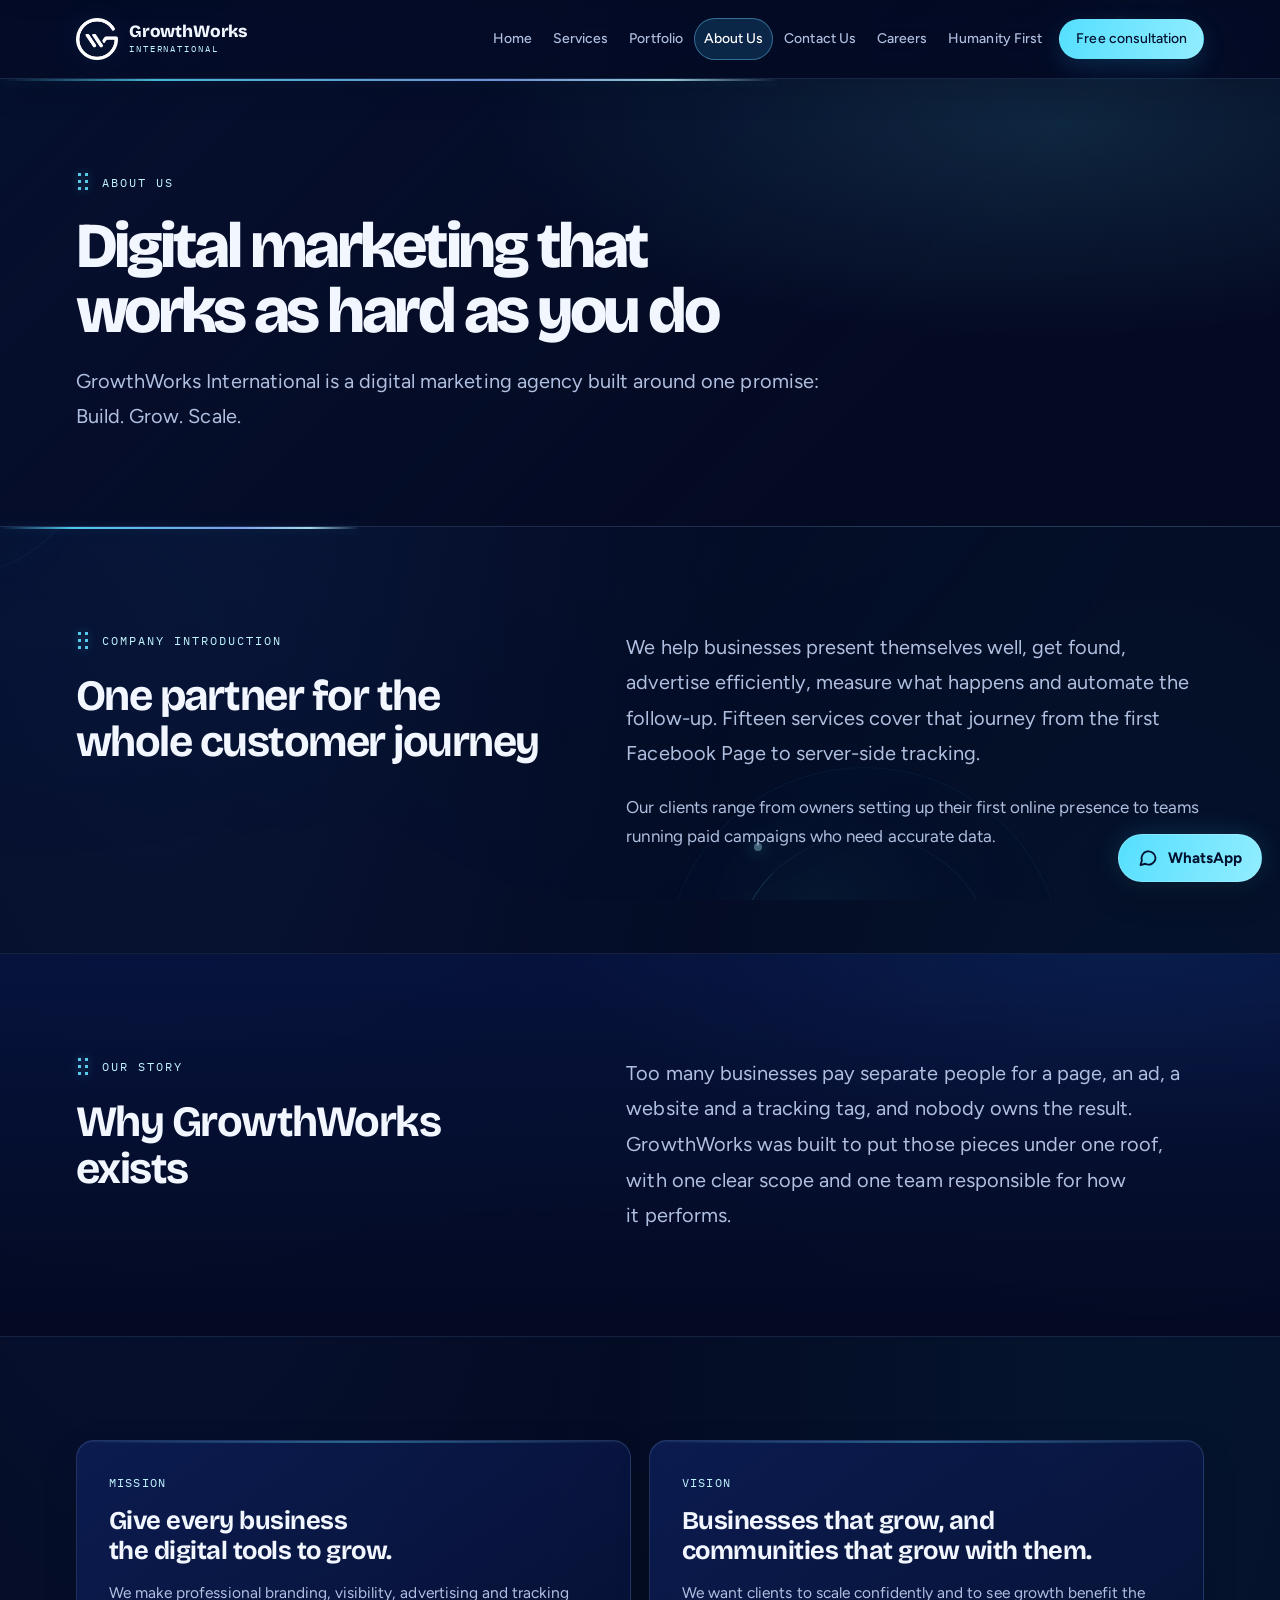
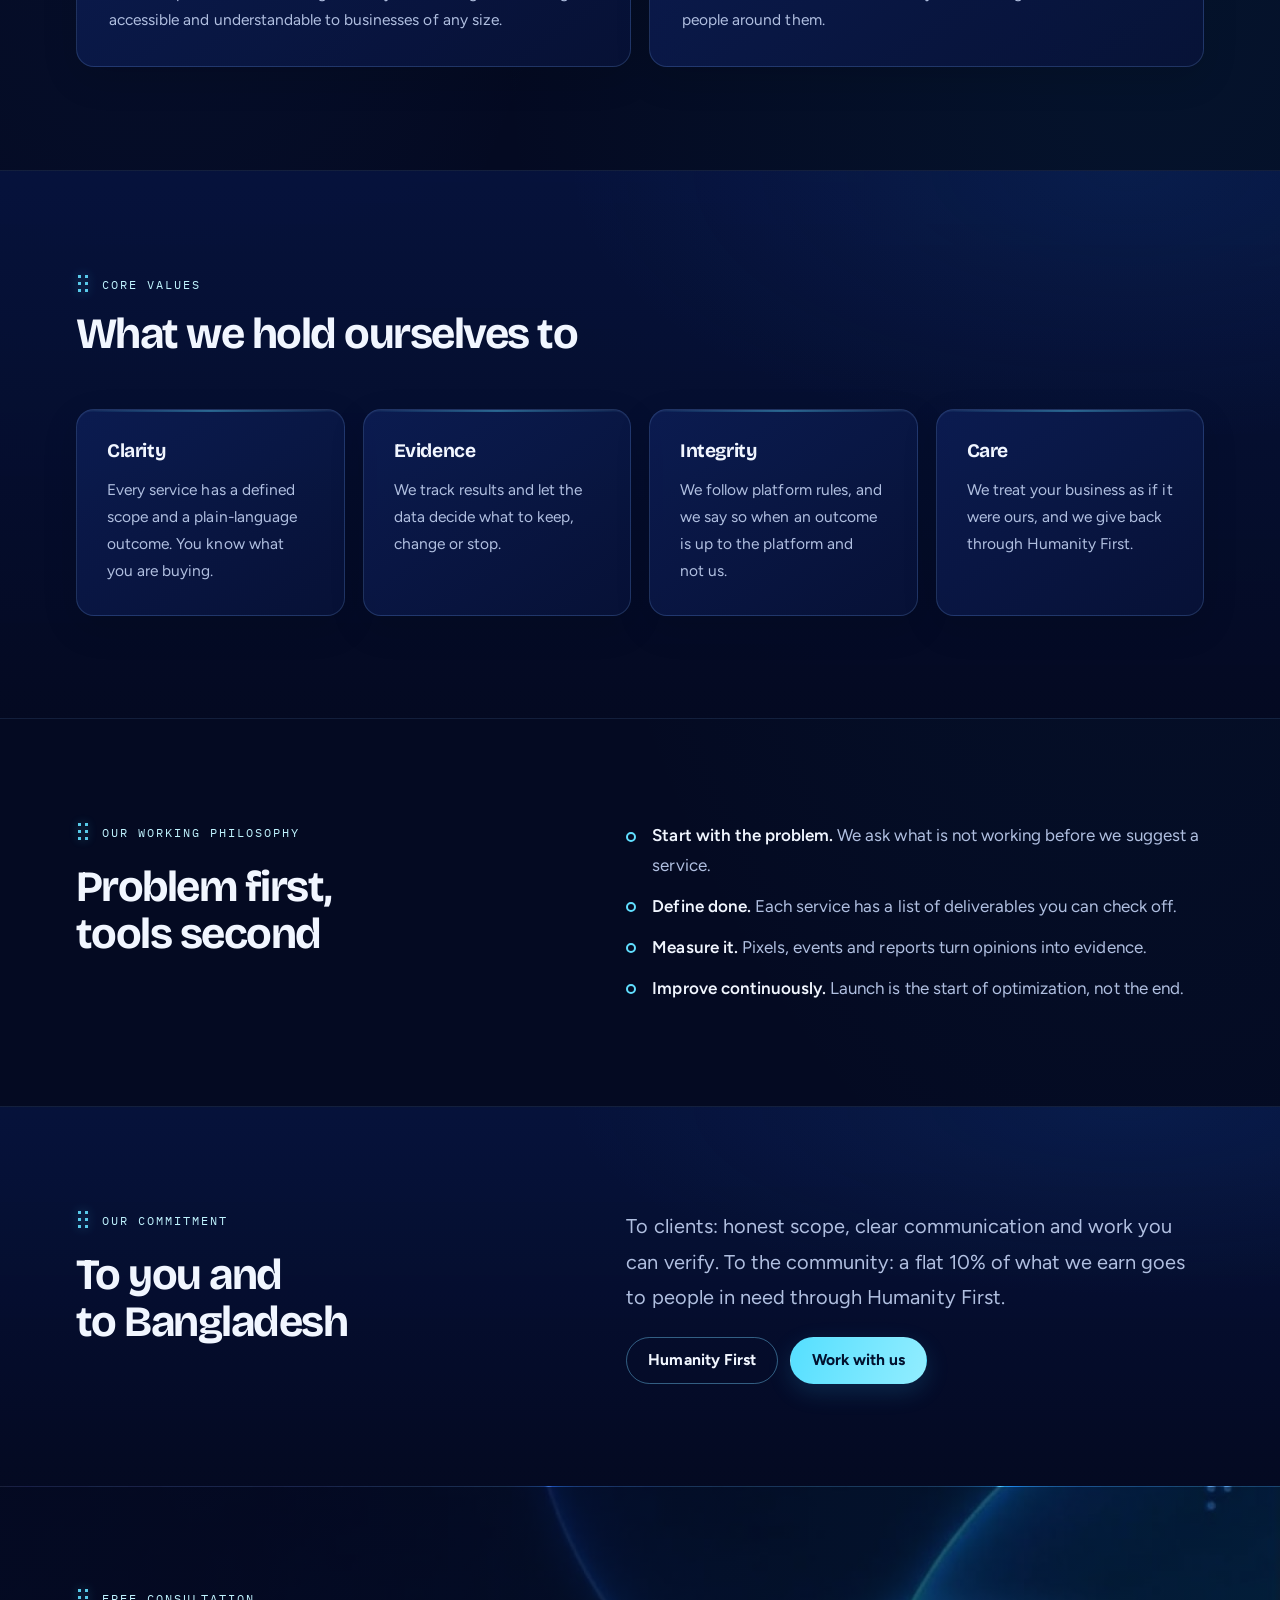
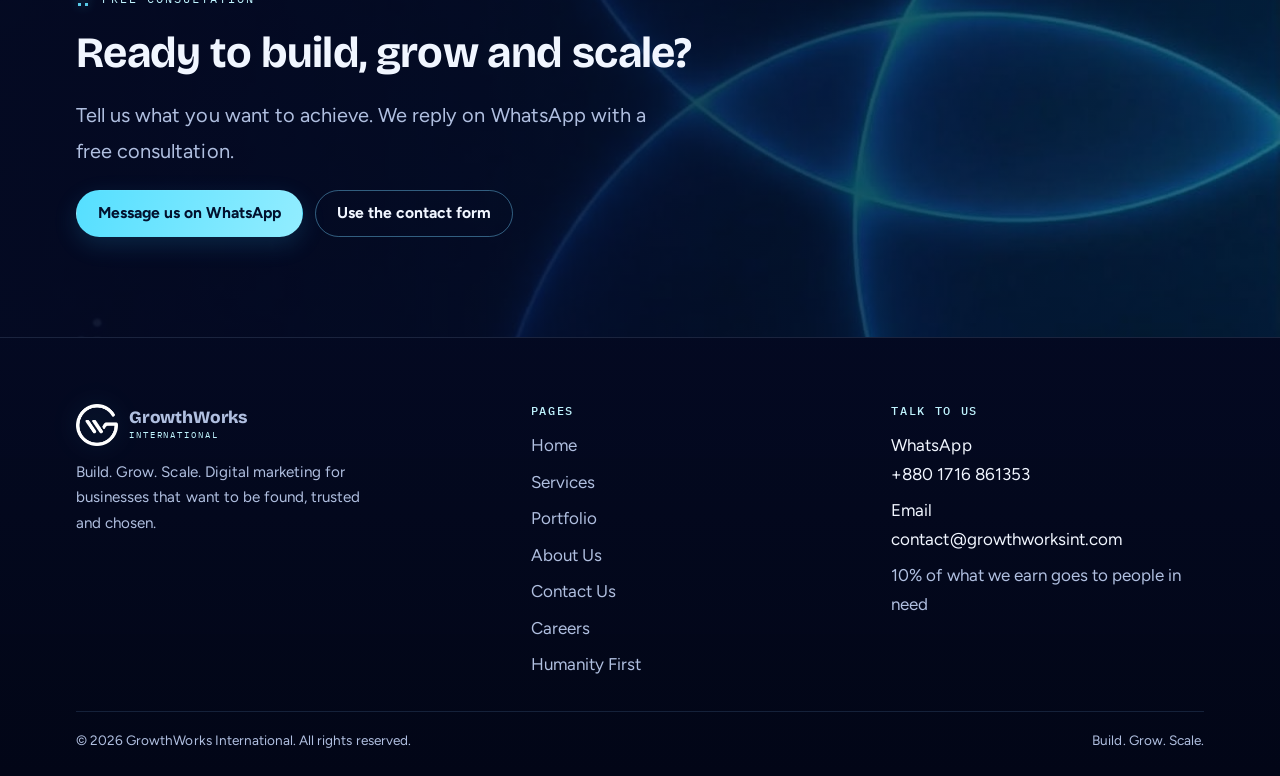
==== about.html @ d7dfc921 "Improve SEO metadata and accessible page navigation" ====
<!doctype html><html lang="en"><head>
  <meta charset="utf-8">
  <meta name="viewport" content="width=device-width, initial-scale=1, viewport-fit=cover">
  <meta name="theme-color" content="#040A22">
  <meta name="color-scheme" content="dark">
  <meta name="robots" content="index, follow, max-image-preview:large">
  <meta name="description" content="About GrowthWorks International: our story, mission, vision and values.">
  <title>About Us | GrowthWorks International</title>
  <link rel="canonical" href="https://growthworksint.jo3.org/about.html">
  <link rel="icon" type="image/png" href="img/logo-mark.png">
  <meta property="og:type" content="website">
  <meta property="og:site_name" content="GrowthWorks International">
  <meta property="og:title" content="About Us | GrowthWorks International">
  <meta property="og:description" content="About GrowthWorks International: our story, mission, vision and values.">
  <meta property="og:url" content="https://growthworksint.jo3.org/about.html">
  <meta name="twitter:card" content="summary">
  <meta name="twitter:title" content="About Us | GrowthWorks International">
  <meta name="twitter:description" content="About GrowthWorks International: our story, mission, vision and values.">
  <link rel="preconnect" href="https://fonts.googleapis.com">
  <link rel="preconnect" href="https://fonts.gstatic.com" crossorigin>
  <link rel="stylesheet" href="https://fonts.googleapis.com/css2?family=Bricolage+Grotesque:opsz,wght@12..96,500;700;800&family=Figtree:wght@400;500;600;700&family=IBM+Plex+Mono:wght@400;500&display=swap">
  <link rel="stylesheet" href="styles.css">
  <script type="application/ld+json">{"@context":"https://schema.org","@type":"Organization","name":"GrowthWorks International","url":"https://growthworksint.jo3.org/about.html","logo":"https://growthworksint.jo3.org/img/logo-mark.png","description":"About GrowthWorks International: our story, mission, vision and values.","email":"contact@growthworksint.com","telephone":"+8801716861353","areaServed":"Bangladesh","knowsAbout":["Digital marketing","Search engine optimization","Web development","Analytics","Marketing automation"]}</script>
</head><body>
<a class="skip-link" href="#main-content">Skip to main content</a><header class="site-header"><div class="wrap"><a class="brand" href="index.html" aria-label="GrowthWorks International home"><img src="img/logo-mark.png" alt="" width="40" height="40"><span><b>GrowthWorks</b><small>International</small></span></a><button class="menu-btn" type="button" aria-expanded="false" aria-controls="site-nav">Menu</button><nav class="nav" id="site-nav" aria-label="Main"><a href="index.html">Home</a><a href="services.html">Services</a><a href="portfolio.html">Portfolio</a><a href="about.html" aria-current="page">About Us</a><a href="contact.html">Contact Us</a><a href="careers.html">Careers</a><a href="humanity-first.html">Humanity First</a><a class="btn btn-primary btn-sm nav-cta" href="https://wa.me/8801716861353?text=Hello%20GrowthWorks%20International%2C%20I%20would%20like%20a%20free%20consultation." target="_blank" rel="noopener">Free consultation</a></nav></div></header>
<main id="main-content" tabindex="-1">
<section class="page-hero"><div class="wrap"><div class="stack"><span class="eyebrow">About us</span><h1>Digital marketing that works as hard as you do</h1><p class="lede">GrowthWorks International is a digital marketing agency built around one promise: Build. Grow. Scale.</p></div></div></section>
<section class="section"><div class="wrap split"><div class="stack"><span class="eyebrow">Company introduction</span><h2>One partner for the whole customer journey</h2></div>
<div class="stack"><p class="lede">We help businesses present themselves well, get found, advertise efficiently, measure what happens and automate the follow-up. Fifteen services cover that journey from the first Facebook Page to server-side tracking.</p><p class="mute">Our clients range from owners setting up their first online presence to teams running paid campaigns who need accurate data.</p></div></div></section>
<section class="section alt"><div class="wrap split"><div class="stack"><span class="eyebrow">Our story</span><h2>Why GrowthWorks exists</h2></div>
<div class="stack"><p class="lede">Too many businesses pay separate people for a page, an ad, a website and a tracking tag, and nobody owns the result. GrowthWorks was built to put those pieces under one roof, with one clear scope and one team responsible for how it performs.</p></div></div></section>
<section class="section"><div class="wrap grid g2">
<div class="card" style="padding:32px"><span class="tag">Mission</span><h3 style="font-size:1.6rem">Give every business the digital tools to grow.</h3><p>We make professional branding, visibility, advertising and tracking accessible and understandable to businesses of any size.</p></div>
<div class="card" style="padding:32px"><span class="tag">Vision</span><h3 style="font-size:1.6rem">Businesses that grow, and communities that grow with them.</h3><p>We want clients to scale confidently and to see growth benefit the people around them.</p></div></div></section>
<section class="section alt"><div class="wrap"><div class="section-head"><span class="eyebrow">Core values</span><h2>What we hold ourselves to</h2></div><div class="grid g4"><div class="card"><h3>Clarity</h3><p>Every service has a defined scope and a plain-language outcome. You know what you are buying.</p></div><div class="card"><h3>Evidence</h3><p>We track results and let the data decide what to keep, change or stop.</p></div><div class="card"><h3>Integrity</h3><p>We follow platform rules, and we say so when an outcome is up to the platform and not us.</p></div><div class="card"><h3>Care</h3><p>We treat your business as if it were ours, and we give back through Humanity First.</p></div></div></div></section>
<section class="section"><div class="wrap split"><div class="stack"><span class="eyebrow">Our working philosophy</span><h2>Problem first, tools second</h2></div>
<ul class="list"><li><strong>Start with the problem.</strong> We ask what is not working before we suggest a service.</li><li><strong>Define done.</strong> Each service has a list of deliverables you can check off.</li><li><strong>Measure it.</strong> Pixels, events and reports turn opinions into evidence.</li><li><strong>Improve continuously.</strong> Launch is the start of optimization, not the end.</li></ul></div></section>
<section class="section alt"><div class="wrap split"><div class="stack"><span class="eyebrow">Our commitment</span><h2>To you and to Bangladesh</h2></div>
<div class="stack"><p class="lede">To clients: honest scope, clear communication and work you can verify. To the community: a flat 10% of what we earn goes to people in need through Humanity First.</p><div class="btn-row"><a class="btn btn-ghost" href="humanity-first.html">Humanity First</a><a class="btn btn-primary" href="contact.html">Work with us</a></div></div></div></section>
</main><section class="cta-band"><div class="wrap"><div class="stack"><span class="eyebrow">Free consultation</span><h2>Ready to build, grow and scale?</h2><p class="lede">Tell us what you want to achieve. We reply on WhatsApp with a free consultation.</p><div class="btn-row"><a class="btn btn-primary" href="https://wa.me/8801716861353?text=Hello%20GrowthWorks%20International%2C%20I%20would%20like%20a%20free%20consultation." target="_blank" rel="noopener">Message us on WhatsApp</a><a class="btn btn-ghost" href="contact.html">Use the contact form</a></div></div></div></section><footer class="site-footer"><div class="wrap"><div class="footer-grid"><div class="footer-brand"><a class="brand" href="index.html"><img src="img/logo-mark.png" alt="" width="40" height="40"><span><b>GrowthWorks</b><small>International</small></span></a><p>Build. Grow. Scale. Digital marketing for businesses that want to be found, trusted and chosen.</p></div><div><h4>Pages</h4><ul><li><a href="index.html">Home</a></li><li><a href="services.html">Services</a></li><li><a href="portfolio.html">Portfolio</a></li><li><a href="about.html">About Us</a></li><li><a href="contact.html">Contact Us</a></li><li><a href="careers.html">Careers</a></li><li><a href="humanity-first.html">Humanity First</a></li></ul></div><div><h4>Talk to us</h4><ul><li>WhatsApp<br><span style="color:var(--text)">+880 1716 861353</span></li><li>Email<br><span style="color:var(--text)">contact@growthworksint.com</span></li><li><a href="humanity-first.html">10% of what we earn goes to people in need</a></li></ul></div></div><div class="legal"><span>© 2026 GrowthWorks International. All rights reserved.</span><span>Build. Grow. Scale.</span></div></div></footer><a class="wa-float" href="https://wa.me/8801716861353?text=Hello%20GrowthWorks%20International%2C%20I%20have%20a%20question." target="_blank" rel="noopener" aria-label="Chat on WhatsApp"><svg width="20" height="20" viewBox="0 0 24 24" fill="none" stroke="currentColor" stroke-width="2.2" stroke-linecap="round" stroke-linejoin="round" aria-hidden="true"><path d="M21 11.5a8.4 8.4 0 0 1-12.4 7.4L3 20.5l1.7-5.4A8.4 8.4 0 1 1 21 11.5z"/></svg><span>WhatsApp</span></a><script src="site.js"></script></body></html>
---- styles.css ----
/* Layout concept: dark navy canvas from the brand glow artwork; left-aligned editorial text, glowing cyan hairlines echo the overlapping circles. */
:root {
  --ink: #040A22;
  --ink-2: #071440;
  --navy: #0B2080;
  --panel: #0A1745;
  --panel-2: #0D1E57;
  --line: rgba(122, 172, 255, 0.2);
  --line-strong: rgba(122, 200, 255, 0.45);
  --glow: #34B8FF;
  --glow-soft: #8FDAFF;
  --text: #EAF1FF;
  --mute: #A3B6E0;
  --ok: #3DDC97;
  --display: 'Bricolage Grotesque', 'Segoe UI', system-ui, sans-serif;
  --body: 'Figtree', 'Segoe UI', system-ui, sans-serif;
  --mono: 'IBM Plex Mono', ui-monospace, SFMono-Regular, Menlo, monospace;
  --gutter: clamp(16px, 4vw, 40px);
  --maxw: 1160px;
  color-scheme: dark;
}

*, *::before, *::after { box-sizing: border-box; }
html { scroll-behavior: smooth; }
body {
  margin: 0;
  background: var(--ink);
  color: var(--text);
  font-family: var(--body);
  font-size: 17px;
  line-height: 1.6;
  -webkit-font-smoothing: antialiased;
}
img { max-width: 100%; display: block; }
a { color: var(--glow-soft); text-underline-offset: 3px; }
a:hover { color: #fff; }
:focus-visible { outline: 2px solid var(--glow); outline-offset: 3px; border-radius: 4px; }
h1, h2, h3, h4 { font-family: var(--display); line-height: 1.12; margin: 0; text-wrap: balance; letter-spacing: -0.015em; }
h1 { font-size: clamp(2.6rem, 7vw, 5.2rem); font-weight: 800; }
h2 { font-size: clamp(1.8rem, 3.6vw, 2.7rem); font-weight: 700; }
h3 { font-size: clamp(1.25rem, 2vw, 1.6rem); font-weight: 700; }
h4 { font-size: 1rem; font-weight: 700; letter-spacing: 0; }
p { margin: 0; }
ul { margin: 0; padding: 0; list-style: none; }

.wrap { width: 100%; max-width: var(--maxw); margin-inline: auto; padding-inline: var(--gutter); }
.section { padding-block: clamp(56px, 9vw, 104px); }
.section + .section { border-top: 1px solid var(--line); }
.section.alt { background: linear-gradient(180deg, var(--ink-2), var(--ink)); }
.stack { display: flex; flex-direction: column; gap: 20px; }
.lede { font-size: clamp(1.05rem, 1.6vw, 1.25rem); color: var(--mute); max-width: 62ch; }
.mute { color: var(--mute); }

/* eyebrow with the dotted-column motif from the brand artwork */
.eyebrow {
  display: inline-flex; align-items: center; gap: 12px;
  font-family: var(--mono); font-size: 0.78rem; letter-spacing: 0.14em; text-transform: uppercase; color: var(--glow-soft);
}
.eyebrow::before {
  content: ""; width: 14px; height: 22px; flex: none;
  background: radial-gradient(circle, var(--glow) 1.6px, transparent 2px) 0 0 / 7px 7px;
  opacity: 0.9;
}

/* header */
.site-header {
  position: sticky; top: env(safe-area-inset-top, 0px); z-index: 50;
  background: rgba(4, 10, 34, 0.86); backdrop-filter: blur(14px);
  border-bottom: 1px solid var(--line);
}
.site-header .wrap { display: flex; align-items: center; gap: 20px; min-height: 68px; }
.brand { display: flex; align-items: center; gap: 12px; text-decoration: none; color: var(--text); min-width: 0; }
.brand img { width: 40px; height: 40px; }
.brand b { font-family: var(--display); font-weight: 800; font-size: 1.1rem; letter-spacing: -0.01em; display: block; line-height: 1.1; }
.brand small { font-family: var(--mono); font-size: 0.62rem; letter-spacing: 0.22em; text-transform: uppercase; color: var(--glow-soft); display: block; }
.nav { margin-left: auto; display: flex; align-items: center; gap: 4px; }
.nav a { color: var(--mute); text-decoration: none; font-size: 0.95rem; font-weight: 500; padding: 8px 12px; border-radius: 999px; white-space: nowrap; }
.nav a:hover { color: #fff; background: rgba(52, 184, 255, 0.1); }
.nav a[aria-current="page"] { color: #fff; background: rgba(52, 184, 255, 0.16); box-shadow: inset 0 0 0 1px var(--line-strong); }
.nav-cta { margin-left: 8px; }
.menu-btn { display: none; margin-left: auto; background: transparent; color: var(--text); border: 1px solid var(--line-strong); border-radius: 10px; padding: 9px 14px; font: 600 0.9rem var(--body); cursor: pointer; }

@media (max-width: 1040px) {
  .js .menu-btn { display: inline-flex; }
  .js .nav {
    display: none; position: absolute; left: 0; right: 0; top: 100%;
    flex-direction: column; align-items: stretch; gap: 2px; margin: 0;
    padding: 12px var(--gutter) 18px; background: var(--ink); border-bottom: 1px solid var(--line);
  }
  .js .nav.open { display: flex; }
  .js .nav a { padding: 12px 14px; font-size: 1.02rem; }
  .js .nav-cta { margin: 8px 0 0; }
  .nav { flex-wrap: wrap; justify-content: flex-end; }
}

/* buttons */
.btn {
  display: inline-flex; align-items: center; justify-content: center; gap: 10px;
  font: 700 0.98rem var(--body); text-decoration: none; cursor: pointer;
  padding: 13px 22px; border-radius: 999px; border: 1px solid transparent; line-height: 1.2;
  transition: transform 0.15s ease, box-shadow 0.2s ease, background 0.2s ease;
}
.btn-primary { background: var(--glow); color: #02112e; box-shadow: 0 0 0 0 rgba(52, 184, 255, 0.5); }
.btn-primary:hover { background: var(--glow-soft); color: #02112e; box-shadow: 0 0 28px 2px rgba(52, 184, 255, 0.45); transform: translateY(-1px); }
.btn-ghost { background: transparent; color: var(--text); border-color: var(--line-strong); }
.btn-ghost:hover { background: rgba(52, 184, 255, 0.12); color: #fff; }
.btn-sm { padding: 9px 16px; font-size: 0.9rem; }
.btn-row { display: flex; flex-wrap: wrap; gap: 12px; }

/* hero */
.hero {
  position: relative; isolation: isolate; overflow: hidden;
  background: var(--ink) url("img/glow.jpg") right center / cover no-repeat;
  border-bottom: 1px solid var(--line);
}
.hero::before {
  content: ""; position: absolute; inset: 0; z-index: -1;
  background: linear-gradient(90deg, var(--ink) 0%, rgba(4, 10, 34, 0.92) 38%, rgba(4, 10, 34, 0.35) 72%, rgba(4, 10, 34, 0.15) 100%);
}
.hero .wrap { padding-block: clamp(64px, 11vw, 140px); }
.hero-copy { max-width: 700px; display: flex; flex-direction: column; gap: 26px; }
.hero h1 .accent { color: var(--glow); text-shadow: 0 0 40px rgba(52, 184, 255, 0.45); }
.hero-facts { display: flex; flex-wrap: wrap; gap: 10px 28px; margin-top: 8px; font-family: var(--mono); font-size: 0.82rem; color: var(--mute); }
.hero-facts b { color: var(--text); font-weight: 500; }
.page-hero { padding-block: clamp(48px, 8vw, 92px); border-bottom: 1px solid var(--line); background: radial-gradient(900px 340px at 85% 0%, rgba(52, 184, 255, 0.14), transparent 70%), var(--ink); }
.page-hero .stack { max-width: 760px; }
.page-hero h1 { font-size: clamp(2.2rem, 5.5vw, 4rem); }

/* grids and cards */
.section-head { display: flex; flex-direction: column; gap: 14px; margin-bottom: clamp(28px, 4vw, 48px); max-width: 720px; }
.grid { display: grid; gap: 18px; }
.g2 { grid-template-columns: repeat(auto-fit, minmax(min(100%, 320px), 1fr)); }
.g3 { grid-template-columns: repeat(auto-fit, minmax(min(100%, 280px), 1fr)); }
.g4 { grid-template-columns: repeat(auto-fit, minmax(min(100%, 230px), 1fr)); }
.card { background: var(--panel); border: 1px solid var(--line); border-radius: 18px; padding: 24px; display: flex; flex-direction: column; gap: 12px; min-width: 0; }
.card p { color: var(--mute); font-size: 0.97rem; }
.card h3 { font-size: 1.2rem; }
a.card { text-decoration: none; color: inherit; transition: border-color 0.2s, transform 0.2s, background 0.2s; }
a.card:hover { border-color: var(--line-strong); background: var(--panel-2); transform: translateY(-2px); }
.tag { font-family: var(--mono); font-size: 0.72rem; letter-spacing: 0.1em; text-transform: uppercase; color: var(--glow-soft); }
.more { margin-top: auto; font-weight: 600; font-size: 0.92rem; color: var(--glow-soft); }

/* service-area rows on home */
.area-list { display: flex; flex-direction: column; border-top: 1px solid var(--line); }
.area-row { display: grid; grid-template-columns: minmax(0, 1fr) minmax(0, 1.5fr); gap: 12px 40px; padding-block: 26px; border-bottom: 1px solid var(--line); }
.area-row h3 { font-size: 1.35rem; }
.area-row .tag { display: block; margin-bottom: 8px; }
.chips { display: flex; flex-wrap: wrap; gap: 8px; align-content: flex-start; }
.chip { font-size: 0.9rem; padding: 7px 14px; border: 1px solid var(--line-strong); border-radius: 999px; color: var(--text); text-decoration: none; background: rgba(52, 184, 255, 0.06); }
a.chip:hover { background: rgba(52, 184, 255, 0.18); color: #fff; }
@media (max-width: 760px) { .area-row { grid-template-columns: minmax(0, 1fr); } }

/* process */
.steps { display: grid; grid-template-columns: repeat(auto-fit, minmax(min(100%, 220px), 1fr)); gap: 0; counter-reset: s; border: 1px solid var(--line); border-radius: 18px; overflow: hidden; }
.step { padding: 26px; display: flex; flex-direction: column; gap: 10px; border-right: 1px solid var(--line); border-bottom: 1px solid var(--line); margin: 0 -1px -1px 0; background: var(--panel); min-width: 0; }
.step::before { counter-increment: s; content: "Step " counter(s); font-family: var(--mono); font-size: 0.75rem; letter-spacing: 0.12em; text-transform: uppercase; color: var(--glow); }
.step p { color: var(--mute); font-size: 0.96rem; }

/* placeholder panel (portfolio, reviews, reports) */
.pending { border: 1px dashed var(--line-strong); border-radius: 18px; padding: 28px; display: flex; flex-direction: column; gap: 14px; background: rgba(13, 30, 87, 0.35); align-items: flex-start; min-width: 0; }
.pending p { color: var(--mute); max-width: 60ch; }
.status { display: inline-flex; align-items: center; gap: 8px; font-family: var(--mono); font-size: 0.74rem; letter-spacing: 0.1em; text-transform: uppercase; color: var(--glow-soft); }
.status::before { content: ""; width: 8px; height: 8px; border-radius: 50%; background: var(--glow); box-shadow: 0 0 10px var(--glow); }

/* CTA band */
.cta-band { position: relative; isolation: isolate; overflow: hidden; background: var(--ink) url("img/glow.jpg") 80% center / cover no-repeat; border-top: 1px solid var(--line); }
.cta-band::before { content: ""; position: absolute; inset: 0; z-index: -1; background: linear-gradient(90deg, rgba(4, 10, 34, 0.95), rgba(4, 10, 34, 0.55)); }
.cta-band .wrap { padding-block: clamp(56px, 8vw, 96px); }
.cta-band .stack { max-width: 640px; }

/* services page */
.svc-nav { position: sticky; top: calc(68px + env(safe-area-inset-top, 0px)); z-index: 40; background: rgba(4, 10, 34, 0.92); backdrop-filter: blur(10px); border-bottom: 1px solid var(--line); }
.svc-nav .wrap { display: flex; gap: 8px; padding-block: 10px; overflow-x: auto; scrollbar-width: thin; }
.svc-nav a { flex: none; white-space: nowrap; font-size: 0.88rem; padding: 7px 14px; border-radius: 999px; border: 1px solid var(--line); color: var(--mute); text-decoration: none; }
.svc-nav a:hover { color: #fff; border-color: var(--line-strong); }
.svc-group { scroll-margin-top: 140px; }
.svc-group > .wrap > h2 { margin-bottom: 8px; }
.svc { display: grid; grid-template-columns: minmax(0, 1.1fr) minmax(0, 1fr); gap: 28px 48px; padding-block: 40px; border-top: 1px solid var(--line); scroll-margin-top: 150px; }
.svc:first-of-type { margin-top: 28px; }
.svc-id { font-family: var(--mono); font-size: 0.8rem; letter-spacing: 0.12em; color: var(--glow); }
.svc h3 { font-size: clamp(1.5rem, 2.6vw, 2.1rem); margin: 6px 0 18px; }
.svc dl { margin: 0; display: flex; flex-direction: column; gap: 14px; }
.svc dt { font-family: var(--mono); font-size: 0.72rem; letter-spacing: 0.12em; text-transform: uppercase; color: var(--glow-soft); }
.svc dd { margin: 4px 0 0; color: var(--text); }
.svc dd.soft { color: var(--mute); font-size: 0.93rem; }
.svc .btn-row { margin-top: 22px; }
.included { background: var(--panel); border: 1px solid var(--line); border-radius: 18px; padding: 24px; align-self: start; min-width: 0; }
.included h4 { font-family: var(--mono); font-size: 0.74rem; letter-spacing: 0.12em; text-transform: uppercase; color: var(--glow-soft); margin-bottom: 14px; font-weight: 500; }
.included ul { display: grid; gap: 9px; }
.included li { position: relative; padding-left: 22px; font-size: 0.96rem; }
.included li::before { content: ""; position: absolute; left: 0; top: 0.55em; width: 9px; height: 9px; border-radius: 50%; border: 2px solid var(--glow); }
@media (max-width: 860px) { .svc { grid-template-columns: minmax(0, 1fr); } }

/* two-column text blocks */
.split { display: grid; grid-template-columns: minmax(0, 1fr) minmax(0, 1.2fr); gap: 32px clamp(32px, 6vw, 80px); align-items: start; }
@media (max-width: 860px) { .split { grid-template-columns: minmax(0, 1fr); } }
.list { display: flex; flex-direction: column; gap: 12px; }
.list li { position: relative; padding-left: 26px; color: var(--mute); }
.list li strong { color: var(--text); font-weight: 600; }
.list li::before { content: ""; position: absolute; left: 0; top: 0.6em; width: 10px; height: 10px; border-radius: 50%; border: 2px solid var(--glow); }

/* humanity first */
.big-pct { font-family: var(--display); font-weight: 800; font-size: clamp(6rem, 22vw, 14rem); line-height: 0.85; color: transparent; -webkit-text-stroke: 2px var(--glow); letter-spacing: -0.04em; text-shadow: 0 0 60px rgba(52, 184, 255, 0.35); }
.pledge { display: grid; grid-template-columns: auto minmax(0, 1fr); gap: 20px clamp(24px, 5vw, 64px); align-items: center; }
@media (max-width: 700px) { .pledge { grid-template-columns: minmax(0, 1fr); } }

/* forms */
.form { background: var(--panel); border: 1px solid var(--line); border-radius: 20px; padding: clamp(20px, 3vw, 32px); display: grid; grid-template-columns: repeat(2, minmax(0, 1fr)); gap: 18px; }
.form .full { grid-column: 1 / -1; }
@media (max-width: 640px) { .form { grid-template-columns: minmax(0, 1fr); } }
.field { display: flex; flex-direction: column; gap: 7px; min-width: 0; }
.field label { font-size: 0.86rem; font-weight: 600; color: var(--text); }
.field input, .field select, .field textarea {
  width: 100%; font: 400 1rem var(--body); color: var(--text); background: var(--ink);
  border: 1px solid var(--line-strong); border-radius: 12px; padding: 12px 14px;
}
.field textarea { min-height: 120px; resize: vertical; }
.field input::placeholder, .field textarea::placeholder { color: #6f84b5; }
.field input:focus, .field select:focus, .field textarea:focus { outline: 2px solid var(--glow); outline-offset: 1px; border-color: var(--glow); }
.result { grid-column: 1 / -1; border: 1px solid var(--line-strong); border-radius: 14px; padding: 18px; background: rgba(52, 184, 255, 0.07); display: flex; flex-direction: column; gap: 12px; }
.result textarea { width: 100%; min-height: 150px; font: 400 0.9rem var(--mono); color: var(--text); background: var(--ink); border: 1px solid var(--line); border-radius: 10px; padding: 12px; }
.result[hidden] { display: none; }

/* contact details */
.contact-list { display: flex; flex-direction: column; gap: 14px; }
.contact-item { display: flex; flex-wrap: wrap; align-items: center; gap: 10px 14px; padding: 18px 20px; border: 1px solid var(--line); border-radius: 16px; background: var(--panel); }
.contact-item .tag { flex: 0 0 100%; }
.contact-item .val { font-family: var(--display); font-weight: 700; font-size: 1.25rem; overflow-wrap: anywhere; user-select: all; }
.copy { font: 600 0.82rem var(--body); color: var(--glow-soft); background: transparent; border: 1px solid var(--line-strong); border-radius: 999px; padding: 6px 14px; cursor: pointer; }
.copy:hover { background: rgba(52, 184, 255, 0.14); color: #fff; }

/* footer */
.site-footer { border-top: 1px solid var(--line); background: #030820; }
.footer-grid { display: grid; grid-template-columns: minmax(0, 1.3fr) repeat(2, minmax(0, 1fr)); gap: 36px; padding-block: 56px 36px; }
@media (max-width: 800px) { .footer-grid { grid-template-columns: minmax(0, 1fr); } }
.footer-grid h4 { font-family: var(--mono); font-size: 0.74rem; letter-spacing: 0.14em; text-transform: uppercase; color: var(--glow-soft); font-weight: 500; margin-bottom: 14px; }
.footer-grid ul { display: grid; gap: 8px; }
.footer-grid a { color: var(--mute); text-decoration: none; }
.footer-grid a:hover { color: #fff; }
.footer-brand p { color: var(--mute); margin-top: 14px; max-width: 34ch; font-size: 0.95rem; }
.legal { border-top: 1px solid var(--line); padding-block: 18px 28px; font-size: 0.85rem; color: var(--mute); display: flex; flex-wrap: wrap; gap: 8px 24px; justify-content: space-between; }

.wa-float {
  position: fixed; right: max(16px, env(safe-area-inset-right, 0px)); bottom: calc(16px + env(safe-area-inset-bottom, 0px)); z-index: 60;
  display: inline-flex; align-items: center; gap: 10px; padding: 13px 20px; border-radius: 999px;
  background: var(--glow); color: #02112e; font: 700 0.95rem var(--body); text-decoration: none;
  box-shadow: 0 8px 30px rgba(0, 0, 0, 0.45), 0 0 24px rgba(52, 184, 255, 0.4);
}
.wa-float:hover { background: var(--glow-soft); color: #02112e; }
@media (max-width: 520px) { .wa-float span { display: none; } .wa-float { padding: 14px; } }

@media (prefers-reduced-motion: reduce) {
  html { scroll-behavior: auto; }
  * { transition: none !important; }
}


/* --------------------------------------------------------------------------
   GrowthWorks premium visual refresh
   Keeps the existing navy/cyan brand and all current page content intact.
   -------------------------------------------------------------------------- */
:root {
  --glow: #55DFFF;
  --glow-soft: #B7F2FF;
  --line: rgba(133, 196, 255, 0.19);
  --line-strong: rgba(110, 218, 255, 0.48);
  --panel: rgba(10, 23, 69, 0.82);
  --panel-2: rgba(13, 30, 87, 0.94);
  --surface-shadow: 0 18px 50px rgba(0, 0, 0, 0.18);
  --ease-out: cubic-bezier(0.2, 0.75, 0.25, 1);
}

body {
  background:
    radial-gradient(ellipse at 8% 3%, rgba(24, 76, 160, 0.16), transparent 34rem),
    radial-gradient(ellipse at 92% 42%, rgba(13, 116, 173, 0.09), transparent 36rem),
    var(--ink);
}

::selection {
  color: #02112e;
  background: var(--glow);
}

.site-header {
  background: rgba(4, 10, 34, 0.78);
  border-bottom-color: rgba(125, 202, 255, 0.17);
  box-shadow: 0 8px 30px rgba(0, 0, 0, 0.08);
  transition: background 220ms ease, border-color 220ms ease;
}

.brand img {
  filter: drop-shadow(0 0 13px rgba(85, 223, 255, 0.16));
  transition: transform 260ms var(--ease-out), filter 260ms ease;
}
.brand:hover img {
  transform: rotate(-4deg) scale(1.06);
  filter: drop-shadow(0 0 19px rgba(85, 223, 255, 0.42));
}

.hero {
  min-height: min(690px, 78vw);
  display: flex;
  align-items: center;
  background-position: center right;
}
.hero::before {
  background:
    linear-gradient(90deg, rgba(4, 10, 34, 0.99) 0%, rgba(4, 10, 34, 0.92) 34%, rgba(4, 10, 34, 0.56) 66%, rgba(4, 10, 34, 0.32) 100%),
    linear-gradient(0deg, rgba(4, 10, 34, 0.44), transparent 38%);
}
.hero-copy { gap: 25px; }
.hero h1 {
  max-width: 10ch;
  letter-spacing: -0.055em;
  line-height: 0.99;
}
.hero h1 .accent {
  background: linear-gradient(105deg, #55DFFF 10%, #A7F1FF 52%, #8AABFF 100%);
  -webkit-background-clip: text;
  background-clip: text;
  color: transparent;
  text-shadow: none;
}
.eyebrow { letter-spacing: 0.16em; }
.eyebrow::before { filter: drop-shadow(0 0 5px rgba(85, 223, 255, 0.5)); }
.hero-facts {
  gap: 12px 30px;
  margin-top: 4px;
}
.hero-facts span {
  padding: 8px 12px;
  border: 1px solid rgba(142, 204, 255, 0.2);
  border-radius: 999px;
  background: rgba(7, 20, 64, 0.45);
  backdrop-filter: blur(8px);
}
.hero-facts b { color: var(--glow-soft); }

.btn {
  position: relative;
  overflow: hidden;
  transition:
    transform 220ms var(--ease-out),
    box-shadow 220ms ease,
    border-color 220ms ease,
    background 220ms ease;
}
.btn-primary {
  background: linear-gradient(110deg, #55DFFF, #92EDFF);
  box-shadow: 0 8px 24px rgba(52, 184, 255, 0.16);
}
.btn-primary:hover {
  background: linear-gradient(110deg, #B7F2FF, #78DFFF);
  box-shadow: 0 12px 34px rgba(52, 184, 255, 0.3);
  transform: translateY(-2px);
}
.btn-ghost:hover { border-color: rgba(183, 242, 255, 0.72); transform: translateY(-2px); }
.btn:active { transform: translateY(0) scale(0.985); }

.section { position: relative; }
.section.alt {
  background:
    radial-gradient(ellipse at 88% 0%, rgba(27, 92, 176, 0.13), transparent 34rem),
    linear-gradient(180deg, rgba(7, 20, 64, 0.86), rgba(4, 10, 34, 0.96));
}
.section-head { margin-bottom: clamp(32px, 4vw, 54px); }
.section-head h2, .split h2 { letter-spacing: -0.035em; }
.section-head .lede { max-width: 58ch; }

.card,
.pending,
.step,
.contact-item {
  position: relative;
  isolation: isolate;
  overflow: hidden;
  background: linear-gradient(145deg, rgba(13, 30, 87, 0.84), rgba(8, 19, 57, 0.84));
  border-color: rgba(125, 190, 255, 0.19);
  box-shadow: 0 8px 26px rgba(0, 0, 0, 0.08);
  transition:
    transform 280ms var(--ease-out),
    border-color 240ms ease,
    box-shadow 280ms ease,
    background 240ms ease;
}
.card::before,
.pending::before,
.step::before,
.contact-item::before {
  content: "";
  position: absolute;
  inset: 0 auto auto 0;
  width: 100%;
  height: 2px;
  background: linear-gradient(90deg, transparent, rgba(85, 223, 255, 0.62), transparent);
  opacity: 0.6;
  pointer-events: none;
}
.card:hover,
a.card:hover,
.pending:hover,
.step:hover,
.contact-item:hover {
  transform: translateY(-5px);
  border-color: rgba(110, 218, 255, 0.48);
  box-shadow: 0 18px 42px rgba(0, 0, 0, 0.22), 0 0 25px rgba(52, 184, 255, 0.055);
}
.card h3, .step h3 { letter-spacing: -0.02em; }
.card p, .step p { line-height: 1.7; }
.more { display: inline-flex; align-items: center; gap: 7px; }
.more::after { content: "↗"; transition: transform 180ms ease; }
a.card:hover .more::after { transform: translate(3px, -2px); }

.area-list { border-top-color: rgba(125, 190, 255, 0.18); }
.area-row {
  position: relative;
  border-bottom-color: rgba(125, 190, 255, 0.18);
  border-radius: 14px;
  padding: 24px 18px;
  margin-inline: -18px;
  transition: background 220ms ease, transform 220ms var(--ease-out), border-color 220ms ease;
}
.area-row:hover {
  background: linear-gradient(90deg, rgba(52, 184, 255, 0.055), transparent 78%);
  transform: translateX(4px);
}
.area-row h3 { letter-spacing: -0.025em; }
.chips { gap: 9px; }
.chip {
  border-color: rgba(125, 190, 255, 0.23);
  background: rgba(10, 23, 69, 0.62);
  transition: transform 180ms var(--ease-out), background 180ms ease, border-color 180ms ease, color 180ms ease;
}
.chip:hover {
  transform: translateY(-2px);
  background: rgba(52, 184, 255, 0.13);
  border-color: rgba(110, 218, 255, 0.56);
  color: #fff;
}
.tag, .status {
  color: var(--glow-soft);
}

/* Turn each service into a clear, premium two-column card. */
.svc {
  position: relative;
  isolation: isolate;
  overflow: hidden;
  gap: clamp(24px, 3.4vw, 44px);
  padding: clamp(22px, 3.2vw, 36px);
  margin-top: 22px;
  border: 1px solid rgba(125, 190, 255, 0.2);
  border-radius: 22px;
  background:
    radial-gradient(ellipse at 0% 0%, rgba(52, 184, 255, 0.08), transparent 48%),
    linear-gradient(135deg, rgba(10, 23, 69, 0.94), rgba(6, 16, 48, 0.92));
  box-shadow: 0 12px 36px rgba(0, 0, 0, 0.13);
  transition: transform 280ms var(--ease-out), border-color 240ms ease, box-shadow 280ms ease;
}
.svc::before {
  content: "";
  position: absolute;
  z-index: -1;
  top: -100px;
  right: -100px;
  width: 230px;
  height: 230px;
  border-radius: 50%;
  background: rgba(52, 184, 255, 0.055);
  filter: blur(38px);
  pointer-events: none;
  transition: background 260ms ease, transform 400ms var(--ease-out);
}
.svc:hover {
  transform: translateY(-3px);
  border-color: rgba(110, 218, 255, 0.42);
  box-shadow: 0 22px 54px rgba(0, 0, 0, 0.2), 0 0 28px rgba(52, 184, 255, 0.05);
}
.svc:hover::before { background: rgba(52, 184, 255, 0.1); transform: scale(1.18); }
.svc-id {
  display: inline-flex;
  align-items: center;
  padding: 6px 10px;
  border: 1px solid rgba(85, 223, 255, 0.26);
  border-radius: 999px;
  background: rgba(52, 184, 255, 0.07);
  font-size: 0.72rem;
}
.svc h3 {
  margin-top: 12px;
  margin-bottom: 22px;
  letter-spacing: -0.035em;
}
.svc dl { gap: 17px; }
.svc dl > div {
  padding-left: 14px;
  border-left: 2px solid rgba(85, 223, 255, 0.23);
}
.svc dt { font-size: 0.69rem; }
.svc dd { color: #DCE8FF; line-height: 1.68; }
.svc .btn-row { gap: 10px; }
.included {
  padding: clamp(20px, 2.5vw, 28px);
  border-radius: 17px;
  background: linear-gradient(150deg, rgba(14, 34, 91, 0.86), rgba(4, 13, 42, 0.8));
  border-color: rgba(125, 190, 255, 0.2);
  box-shadow: inset 0 1px 0 rgba(255, 255, 255, 0.025);
}
.included h4 {
  display: flex;
  align-items: center;
  gap: 10px;
  padding-bottom: 13px;
  border-bottom: 1px solid rgba(125, 190, 255, 0.17);
  color: var(--glow-soft);
}
.included h4::before {
  content: "✓";
  display: inline-grid;
  place-items: center;
  width: 22px;
  height: 22px;
  border-radius: 7px;
  color: #02112e;
  background: var(--glow);
  font: 700 0.75rem var(--body);
}
.included ul { gap: 0; }
.included li {
  padding: 9px 0 9px 22px;
  border-bottom: 1px solid rgba(125, 190, 255, 0.09);
  color: #D3E0FC;
  line-height: 1.5;
}
.included li:last-child { border-bottom: 0; }
.included li::before {
  top: 1.15em;
  width: 7px;
  height: 7px;
  border-width: 2px;
  box-shadow: 0 0 9px rgba(85, 223, 255, 0.15);
}

.svc-nav {
  position: sticky;
  top: 68px;
  z-index: 30;
  padding-block: 12px;
  background: rgba(4, 10, 34, 0.87);
  border-bottom: 1px solid rgba(125, 190, 255, 0.16);
  backdrop-filter: blur(16px);
}
.svc-nav .wrap { display: flex; flex-wrap: wrap; gap: 8px; }
.svc-nav a {
  border-radius: 999px;
  border-color: rgba(125, 190, 255, 0.2);
  background: rgba(10, 23, 69, 0.42);
  transition: color 180ms ease, background 180ms ease, border-color 180ms ease, transform 180ms ease;
}
.svc-nav a:hover {
  transform: translateY(-1px);
  background: rgba(52, 184, 255, 0.12);
  border-color: rgba(110, 218, 255, 0.48);
}

.form {
  border-color: rgba(125, 190, 255, 0.23);
  background: linear-gradient(145deg, rgba(10, 23, 69, 0.94), rgba(6, 16, 48, 0.94));
  box-shadow: var(--surface-shadow);
}
.field input, .field select, .field textarea, .result textarea {
  transition: border-color 180ms ease, box-shadow 180ms ease, background 180ms ease;
}
.field input:focus, .field select:focus, .field textarea:focus {
  box-shadow: 0 0 0 4px rgba(85, 223, 255, 0.09);
  background: rgba(4, 10, 34, 0.96);
}
.result {
  border-color: rgba(110, 218, 255, 0.35);
  background: rgba(52, 184, 255, 0.075);
}
.contact-item { border-radius: 18px; }
.wa-float {
  border: 1px solid rgba(183, 242, 255, 0.32);
  background: linear-gradient(110deg, #55DFFF, #92EDFF);
  box-shadow: 0 10px 32px rgba(0, 0, 0, 0.35), 0 0 26px rgba(52, 184, 255, 0.22);
  transition: transform 220ms var(--ease-out), box-shadow 220ms ease, background 220ms ease;
}
.wa-float:hover {
  transform: translateY(-3px);
  box-shadow: 0 14px 38px rgba(0, 0, 0, 0.38), 0 0 34px rgba(52, 184, 255, 0.31);
}
.site-footer { background: rgba(3, 8, 32, 0.88); }
.footer-grid { gap: clamp(24px, 4vw, 48px); }
.footer-grid a { transition: color 180ms ease; }
.legal { border-top-color: rgba(125, 190, 255, 0.15); }

/* Scroll-triggered reveals are enabled by site.js only when motion is allowed. */
.has-reveal .reveal-item {
  opacity: 0;
  transform: translateY(18px);
  transition: opacity 560ms var(--ease-out), transform 560ms var(--ease-out);
  transition-delay: var(--reveal-delay, 0ms);
}
.has-reveal .reveal-item.is-visible {
  opacity: 1;
  transform: translateY(0);
}
.scroll-progress {
  position: fixed;
  z-index: 1000;
  inset: 0 auto auto 0;
  width: 100%;
  height: 3px;
  transform: scaleX(0);
  transform-origin: left center;
  background: linear-gradient(90deg, #55DFFF, #8AAEFF, #B7F2FF);
  box-shadow: 0 0 12px rgba(85, 223, 255, 0.45);
  pointer-events: none;
}

@media (max-width: 1040px) {
  .hero { min-height: 0; }
  .svc-nav { top: 68px; }
}
@media (max-width: 860px) {
  .svc { padding: clamp(20px, 4vw, 28px); }
  .area-row { grid-template-columns: minmax(0, 1fr); gap: 15px; margin-inline: 0; padding-inline: 0; }
  .area-row:hover { transform: none; }
}
@media (max-width: 640px) {
  body { font-size: 16px; }
  .hero::before {
    background: linear-gradient(90deg, rgba(4, 10, 34, 0.97), rgba(4, 10, 34, 0.74)), linear-gradient(0deg, rgba(4, 10, 34, 0.42), transparent);
  }
  .hero .wrap { padding-block: 68px; }
  .hero-copy { gap: 21px; }
  .hero-facts { gap: 8px; }
  .hero-facts span { font-size: 0.72rem; padding: 7px 10px; }
  .svc { border-radius: 18px; gap: 22px; }
  .svc .btn-row .btn { flex: 1 1 auto; }
  .svc-nav { position: static; }
  .svc-nav .wrap { gap: 7px; }
  .svc-nav a { font-size: 0.8rem; }
  .card, .pending, .step { padding: 21px; }
  .wa-float { right: max(12px, env(safe-area-inset-right, 0px)); bottom: calc(12px + env(safe-area-inset-bottom, 0px)); }
}
@media (prefers-reduced-motion: reduce) {
  .has-reveal .reveal-item,
  .has-reveal .reveal-item.is-visible {
    opacity: 1 !important;
    transform: none !important;
    transition: none !important;
  }
  .scroll-progress { display: none; }
}


/* --------------------------------------------------------------------------
   Scroll-reactive motion graphics
   Ambient orbital glows, section progress lines and in-view service lighting.
   -------------------------------------------------------------------------- */
main, .site-footer { position: relative; z-index: 1; }
.site-header { z-index: 50; }

.scroll-motion-scene {
  position: fixed;
  z-index: 0;
  inset: 0;
  overflow: hidden;
  pointer-events: none;
  contain: layout paint;
}
.scroll-orb {
  position: absolute;
  display: block;
  width: clamp(180px, 28vw, 390px);
  aspect-ratio: 1;
  border: 1px solid rgba(85, 223, 255, 0.13);
  border-radius: 50%;
  background:
    radial-gradient(circle at 38% 36%, rgba(85, 223, 255, 0.12), rgba(52, 116, 255, 0.045) 36%, transparent 70%);
  box-shadow: inset 0 0 45px rgba(85, 223, 255, 0.035), 0 0 65px rgba(52, 184, 255, 0.035);
  will-change: transform;
}
.scroll-orb::before,
.scroll-orb::after {
  content: "";
  position: absolute;
  border-radius: 50%;
  pointer-events: none;
}
.scroll-orb::before {
  width: 8px;
  height: 8px;
  top: 19%;
  left: 22%;
  background: #A7F1FF;
  box-shadow: 0 0 14px 4px rgba(85, 223, 255, 0.28);
}
.scroll-orb::after {
  inset: 13%;
  border: 1px solid rgba(137, 185, 255, 0.17);
  border-left-color: rgba(85, 223, 255, 0.46);
  border-bottom-color: transparent;
  animation: orb-orbit 28s linear infinite;
}
.scroll-orb--one { top: -9vh; right: -9vw; }
.scroll-orb--two {
  width: clamp(150px, 21vw, 300px);
  top: 34vh;
  left: -12vw;
  opacity: 0.7;
  transform: rotate(35deg);
}
.scroll-orb--two::after { inset: 20%; animation-duration: 34s; animation-direction: reverse; }
.scroll-orb--three {
  width: clamp(200px, 31vw, 440px);
  bottom: -26vh;
  right: 17vw;
  opacity: 0.55;
}
.scroll-orb--three::after { inset: 17%; animation-duration: 40s; }

.hero .wrap { position: relative; z-index: 1; }
.hero::after {
  content: "";
  position: absolute;
  z-index: 0;
  top: 9%;
  right: clamp(-90px, 3vw, 44px);
  width: clamp(230px, 37vw, 500px);
  aspect-ratio: 1;
  border-radius: 50%;
  border: 1px solid rgba(85, 223, 255, 0.17);
  background:
    radial-gradient(circle at 50% 50%, rgba(52, 184, 255, 0.07), transparent 60%),
    conic-gradient(from 15deg, transparent 0 22%, rgba(85, 223, 255, 0.22) 25%, transparent 30% 66%, rgba(138, 174, 255, 0.18) 71%, transparent 76%);
  box-shadow: inset 0 0 45px rgba(85, 223, 255, 0.04), 0 0 80px rgba(52, 184, 255, 0.035);
  transform: translate3d(0, var(--hero-parallax, 0px), 0) rotate(var(--hero-rotation, 0deg));
  will-change: transform;
  pointer-events: none;
}
.hero::after {
  mask-image: radial-gradient(circle, #000 51%, transparent 72%);
}
.hero .wrap { padding-block: clamp(64px, 11vw, 140px); }

.section-scroll-track {
  position: absolute;
  top: 0;
  left: 0;
  z-index: 3;
  height: 2px;
  width: 100%;
  transform: scaleX(0);
  transform-origin: left center;
  opacity: 0.15;
  pointer-events: none;
  background: linear-gradient(90deg, transparent, #55DFFF 20%, #88AFFF 65%, #B7F2FF 86%, transparent);
  box-shadow: 0 0 14px rgba(85, 223, 255, 0.25);
  will-change: transform;
}
.section-scroll-track.is-active { opacity: 0.9; }

.svc {
  --scroll-focus: 0;
  transition:
    transform 280ms var(--ease-out),
    border-color 240ms ease,
    box-shadow 280ms ease,
    background 240ms ease;
}
.svc::after {
  content: "";
  position: absolute;
  top: 0;
  left: 0;
  width: 100%;
  height: 2px;
  border-radius: inherit;
  background: linear-gradient(90deg, transparent, #55DFFF 22%, #88AFFF 70%, transparent);
  transform: scaleX(var(--scroll-focus));
  transform-origin: left center;
  opacity: 0.95;
  pointer-events: none;
}
.svc.is-visible {
  box-shadow:
    0 18px 46px rgba(0, 0, 0, 0.16),
    0 0 calc(var(--scroll-focus) * 34px) rgba(52, 184, 255, calc(var(--scroll-focus) * 0.12));
}
.svc .included {
  transition: border-color 240ms ease, background 240ms ease;
}
.svc.is-visible .included {
  border-color: rgba(125, 190, 255, calc(0.16 + var(--scroll-focus) * 0.24));
}

@keyframes orb-orbit {
  from { transform: rotate(0deg); }
  to { transform: rotate(360deg); }
}

@media (max-width: 640px) {
  .scroll-orb--one { right: -34vw; top: 1vh; }
  .scroll-orb--two { left: -37vw; top: 44vh; }
  .scroll-orb--three { right: -25vw; bottom: -15vh; }
  .hero::after {
    top: 2%;
    right: -42%;
    width: 76vw;
    opacity: 0.65;
  }
}
@media (prefers-reduced-motion: reduce) {
  .scroll-motion-scene,
  .section-scroll-track,
  .hero::after { display: none !important; }
  .svc::after { display: none; }
  .scroll-orb::after { animation: none !important; }
}



/* --------------------------------------------------------------------------
   Premium interaction layer
   Pointer-following light, tactile controls and a little extra depth.
   Effects are optional and disabled for reduced-motion preferences.
   -------------------------------------------------------------------------- */

/* Pointer-following ambient highlight on cards and form panels. */
.card, .pending, .step, .contact-item, .included, .form {
  position: relative;
  isolation: isolate;
}
.card::after,
.pending::after,
.step::after,
.contact-item::after,
.included::after,
.form::after {
  content: "";
  position: absolute;
  z-index: -1;
  inset: 0;
  border-radius: inherit;
  background: radial-gradient(
    360px circle at var(--spot-x, 50%) var(--spot-y, 50%),
    rgba(85, 223, 255, 0.115),
    rgba(85, 223, 255, 0.035) 36%,
    transparent 72%
  );
  opacity: 0;
  transition: opacity 220ms ease;
  pointer-events: none;
}
.has-pointer-spot:hover::after { opacity: 1; }

/* A moving light makes the primary calls-to-action feel more tactile. */
.btn::before {
  content: "";
  position: absolute;
  inset: -35% auto -35% -70%;
  width: 42%;
  transform: skewX(-22deg);
  background: linear-gradient(90deg, transparent, rgba(255,255,255,0.32), transparent);
  transition: left 620ms cubic-bezier(.2,.7,.2,1);
  pointer-events: none;
}
.btn:hover::before { left: 140%; }
.btn:focus-visible { outline-offset: 4px; }

/* The hero's cyan light follows the pointer without shifting page layout. */
.hero::before {
  background:
    radial-gradient(660px circle at var(--hero-spot-x, 70%) var(--hero-spot-y, 45%), rgba(85, 223, 255, 0.105), transparent 64%),
    linear-gradient(90deg, rgba(4, 10, 34, 0.99) 0%, rgba(4, 10, 34, 0.92) 34%, rgba(4, 10, 34, 0.56) 66%, rgba(4, 10, 34, 0.32) 100%),
    linear-gradient(0deg, rgba(4, 10, 34, 0.44), transparent 38%);
}

/* Sharper focus and consistent tap feedback on touch devices. */
button, .btn, .chip, .svc-nav a {
  -webkit-tap-highlight-color: transparent;
}
button:active, .chip:active, .svc-nav a:active {
  transform: scale(0.985);
}
.nav a, .chip, .svc-nav a, .footer-grid a {
  transition-timing-function: cubic-bezier(.2,.7,.2,1);
}

@media (max-width: 640px) {
  .hero::before {
    background:
      radial-gradient(520px circle at var(--hero-spot-x, 74%) var(--hero-spot-y, 20%), rgba(85, 223, 255, 0.09), transparent 66%),
      linear-gradient(90deg, rgba(4, 10, 34, 0.97), rgba(4, 10, 34, 0.74)),
      linear-gradient(0deg, rgba(4, 10, 34, 0.42), transparent);
  }
  .btn::before { display: none; }
}
@media (prefers-reduced-motion: reduce) {
  .btn::before { display: none !important; }
  .card::after, .pending::after, .step::after, .contact-item::after,
  .included::after, .form::after { display: none !important; }
}


/* ==========================================================================
   GrowthWorks International — Pro responsive design system
   Unified spacing, contrast, layout resilience and refined interactions.
   ========================================================================== */
:root {
  --maxw: 1240px;
  --gutter: clamp(18px, 4.6vw, 56px);
  --radius-sm: 12px;
  --radius-md: 18px;
  --radius-lg: 26px;
  --surface-shadow: 0 20px 60px rgba(0, 0, 0, .22);
  --surface-highlight: inset 0 1px 0 rgba(255, 255, 255, .045);
  --ease-out: cubic-bezier(.22, .75, .22, 1);
  --text: #F1F6FF;
  --mute: #B0BFE0;
  --line: rgba(147, 185, 255, .17);
  --line-strong: rgba(114, 210, 255, .42);
  --glow: #61DFFF;
  --glow-soft: #C0F4FF;
}

html {
  scroll-padding-top: 96px;
  text-size-adjust: 100%;
  -webkit-text-size-adjust: 100%;
}
body {
  min-width: 320px;
  overflow-x: clip;
  font-size: clamp(15px, .35vw + 14px, 17px);
  line-height: 1.68;
  letter-spacing: .002em;
  background:
    radial-gradient(ellipse at 12% 0%, rgba(36, 94, 190, .17), transparent 38rem),
    radial-gradient(ellipse at 90% 35%, rgba(13, 152, 190, .075), transparent 42rem),
    #040A22;
}
main, section, article, aside, header, footer, .wrap, .grid, .split { min-width: 0; }
.wrap { max-width: var(--maxw); }
p { text-wrap: pretty; }
h1, h2, h3, h4 { text-wrap: balance; }
h1 { line-height: 1.01; }
h2 { line-height: 1.08; }
::selection { color: #02112E; background: #61DFFF; }
a { transition: color 180ms ease; }
img, svg, video, canvas { max-width: 100%; }
button, input, select, textarea { font: inherit; }
button, a { touch-action: manipulation; }
:target { scroll-margin-top: 104px; }

/* Header: generous spacing on desktop, polished, predictable mobile drawer. */
.site-header {
  top: 0;
  background: rgba(4, 10, 34, .83);
  border-bottom-color: rgba(130, 195, 255, .16);
  box-shadow: 0 8px 36px rgba(0, 0, 0, .13);
  -webkit-backdrop-filter: blur(20px) saturate(145%);
  backdrop-filter: blur(20px) saturate(145%);
}
.site-header .wrap {
  min-height: 78px;
  gap: clamp(12px, 1.4vw, 22px);
}
.brand { gap: 11px; flex: 0 0 auto; }
.brand img { width: 42px; height: 42px; }
.brand b { font-size: 1.08rem; }
.brand small { font-size: .59rem; letter-spacing: .2em; }
.nav { gap: 2px; }
.nav a {
  padding: 9px clamp(8px, .75vw, 12px);
  font-size: .875rem;
  transition: color 180ms ease, background 180ms ease, box-shadow 180ms ease, transform 180ms var(--ease-out);
}
.nav a:hover { transform: translateY(-1px); }
.nav .nav-cta {
  margin-left: 6px;
  padding: 11px 16px;
  color: #02112E;
}
.menu-btn {
  min-height: 44px;
  align-items: center;
  justify-content: center;
  gap: 8px;
  padding: 10px 15px;
  border-radius: 13px;
  background: rgba(14, 35, 86, .72);
  box-shadow: var(--surface-highlight);
  transition: border-color 180ms ease, background 180ms ease, transform 180ms ease;
}
.menu-btn:hover { border-color: var(--glow); background: rgba(28, 67, 128, .8); }
.menu-btn:focus-visible, .copy:focus-visible { outline: 2px solid var(--glow); outline-offset: 3px; }

@media (max-width: 1100px) {
  .site-header { z-index: 100; }
  .site-header .wrap { min-height: 72px; }
  .js .menu-btn { display: inline-flex; }
  .js .nav {
    position: absolute;
    top: calc(100% + 1px);
    left: 0;
    right: 0;
    display: none;
    align-items: stretch;
    gap: 5px;
    margin: 0;
    padding: 14px var(--gutter) 20px;
    max-height: calc(100dvh - 76px);
    overflow-y: auto;
    overscroll-behavior: contain;
    background: rgba(4, 10, 34, .97);
    border-bottom: 1px solid var(--line-strong);
    box-shadow: 0 24px 45px rgba(0, 0, 0, .34);
    -webkit-backdrop-filter: blur(22px);
    backdrop-filter: blur(22px);
  }
  .js .nav.open { display: flex; }
  .js .nav a {
    width: 100%;
    white-space: normal;
    padding: 12px 15px;
    border-radius: 12px;
    font-size: 1rem;
  }
  .js .nav .nav-cta {
    width: 100%;
    margin: 8px 0 0;
    justify-content: center;
  }
  .svc-nav { top: 72px; }
}

/* Hero: editorial typography, controlled width, no edge collisions. */
.hero {
  min-height: clamp(530px, 72svh, 760px);
  background-position: center right;
  background-size: cover;
}
.hero .wrap { padding-block: clamp(72px, 10vw, 136px); }
.hero-copy { max-width: 720px; gap: clamp(20px, 2.3vw, 28px); }
.hero h1 {
  max-width: 10ch;
  font-size: clamp(3.1rem, 7.3vw, 6.1rem);
  letter-spacing: -.065em;
}
.hero .lede { max-width: 59ch; line-height: 1.75; }
.hero .btn-row { gap: 12px; }
.hero-facts { gap: 10px; }
.hero-facts span { line-height: 1.4; }
.page-hero {
  position: relative;
  overflow: hidden;
  background:
    radial-gradient(ellipse at 82% 10%, rgba(85, 223, 255, .13), transparent 35rem),
    linear-gradient(135deg, rgba(8, 23, 64, .42), transparent 72%),
    var(--ink);
}
.page-hero .wrap { position: relative; z-index: 1; }
.page-hero h1 { max-width: 17ch; letter-spacing: -.055em; }
.page-hero .lede { line-height: 1.75; }

/* Consistent editorial rhythm through all pages. */
.section { padding-block: clamp(58px, 8vw, 108px); }
.section-head { gap: 16px; }
.section-head h2, .split h2 { max-width: 19ch; }
.section-head .lede { max-width: 60ch; }
.lede { line-height: 1.78; }
.split { gap: clamp(28px, 5.4vw, 76px); }
.stack { gap: clamp(14px, 1.8vw, 21px); }
.section.alt {
  background:
    radial-gradient(ellipse at 88% 0%, rgba(27, 92, 176, .13), transparent 35rem),
    linear-gradient(180deg, rgba(7, 20, 64, .86), rgba(4, 10, 34, .96));
}
.section + .section { border-top-color: rgba(134, 190, 255, .12); }

/* Cards: more depth, calmer borders, a consistent hover language. */
.card, .pending, .step, .contact-item, .included, .form {
  border-color: rgba(135, 187, 255, .19);
  box-shadow: 0 12px 36px rgba(0, 0, 0, .12), var(--surface-highlight);
}
.card, .pending, .step, .contact-item, .included { border-radius: var(--radius-md); }
.card { padding: clamp(20px, 2.5vw, 30px); gap: 14px; }
.card h3 { line-height: 1.18; }
.card p, .step p { line-height: 1.74; }
.pending { padding: clamp(22px, 3vw, 34px); border-style: solid; }
.pending .status { padding: 6px 10px; border: 1px solid rgba(97, 223, 255, .24); border-radius: 999px; background: rgba(97, 223, 255, .06); }
.status::before { flex: 0 0 8px; }
.step { padding: clamp(22px, 2.6vw, 30px); }
.steps { border-color: rgba(135, 187, 255, .19); border-radius: var(--radius-lg); }
.area-row { padding-block: clamp(20px, 2.5vw, 28px); }
.chip { min-height: 36px; display: inline-flex; align-items: center; line-height: 1.35; }
a.card:hover, .pending:hover, .step:hover, .contact-item:hover { transform: translateY(-4px); }
.svc {
  border-radius: var(--radius-lg);
  padding: clamp(22px, 3vw, 38px);
  gap: clamp(22px, 3vw, 42px);
}
.included { padding: clamp(20px, 2.4vw, 30px); }
.svc dl > div { min-width: 0; }
.svc dd { overflow-wrap: anywhere; }
.svc .btn-row .btn { min-height: 42px; }
.svc-nav {
  top: 78px;
  background: rgba(4, 10, 34, .91);
  -webkit-backdrop-filter: blur(18px);
  backdrop-filter: blur(18px);
}
.svc-nav .wrap { padding-block: 12px; scrollbar-width: none; }
.svc-nav .wrap::-webkit-scrollbar { display: none; }
.svc-nav a { min-height: 38px; display: inline-flex; align-items: center; }
.svc-group { scroll-margin-top: 160px; }

/* Forms are conversion surfaces: consistent hit targets and clear keyboard focus. */
.form {
  gap: clamp(14px, 1.8vw, 20px);
  padding: clamp(20px, 3vw, 34px);
  border-radius: var(--radius-lg);
  box-shadow: var(--surface-shadow), var(--surface-highlight);
}
.field { gap: 8px; }
.field label { line-height: 1.4; }
.field input, .field select, .field textarea, .result textarea {
  min-height: 48px;
  max-width: 100%;
  border-color: rgba(135, 187, 255, .28);
  border-radius: 12px;
}
.field textarea { min-height: 132px; }
.field input:hover, .field select:hover, .field textarea:hover { border-color: rgba(110, 218, 255, .52); }
.field input:focus-visible, .field select:focus-visible, .field textarea:focus-visible {
  outline: 2px solid rgba(97, 223, 255, .7);
  outline-offset: 2px;
}
.result { min-width: 0; overflow-wrap: anywhere; }
.result textarea { display: block; resize: vertical; }
.btn {
  min-height: 46px;
  padding: 13px 21px;
  font-weight: 700;
}
.btn-sm { min-height: 40px; padding: 10px 15px; }
.btn-row { align-items: center; }
.btn-row .btn { max-width: 100%; }
.copy { min-height: 38px; }
.contact-item { padding: clamp(16px, 2vw, 22px); }
.contact-item .val { max-width: 100%; overflow-wrap: anywhere; }
.list li { line-height: 1.72; }

/* Footer and floating CTA: use safe-area insets and avoid covering content. */
.site-footer { background: linear-gradient(180deg, rgba(4, 10, 34, .92), #020617); }
.footer-grid { padding-block: clamp(40px, 6vw, 66px) 32px; }
.footer-grid > div { min-width: 0; }
.footer-grid a { overflow-wrap: anywhere; }
.legal { padding-block: 18px calc(24px + env(safe-area-inset-bottom, 0px)); line-height: 1.6; }
.wa-float {
  right: max(18px, env(safe-area-inset-right, 0px));
  bottom: calc(18px + env(safe-area-inset-bottom, 0px));
  min-height: 48px;
  padding: 13px 19px;
}
.cta-band { background-position: center; }
.cta-band .wrap { padding-block: clamp(58px, 8vw, 100px); }

/* Calm down decorative motion on touch screens to prioritize readability/perf. */
.scroll-motion-scene { opacity: .7; }
.scroll-orb { pointer-events: none; }
.hero::after { pointer-events: none; }
@media (hover: hover) and (pointer: fine) {
  .btn:active { transform: translateY(0) scale(.985); }
  .chip:hover, .svc-nav a:hover { transform: translateY(-2px); }
}

/* Tablet landscape and smaller laptops */
@media (max-width: 1100px) {
  :root { --gutter: clamp(22px, 4.2vw, 42px); }
  .hero { min-height: clamp(500px, 70svh, 680px); }
  .hero h1 { font-size: clamp(3rem, 8vw, 5.5rem); }
  .hero::after { right: -8%; opacity: .8; }
  .footer-grid { gap: 28px; }
}
@media (max-width: 860px) {
  .section { padding-block: clamp(50px, 8vw, 78px); }
  .hero { min-height: 0; }
  .hero .wrap { padding-block: clamp(72px, 12vw, 104px); }
  .hero-copy { max-width: 650px; }
  .hero h1 { max-width: 9ch; font-size: clamp(3rem, 9.5vw, 5.2rem); }
  .hero::after { top: 4%; right: -20%; width: clamp(260px, 50vw, 420px); opacity: .52; }
  .split { grid-template-columns: minmax(0, 1fr); }
  .section-head h2, .split h2 { max-width: 22ch; }
  .svc { grid-template-columns: minmax(0, 1fr); }
  .svc .included { width: 100%; }
  .footer-grid { grid-template-columns: repeat(2, minmax(0, 1fr)); }
  .footer-brand { grid-column: 1 / -1; }
  .svc-nav { top: 72px; }
}
@media (max-width: 640px) {
  :root { --gutter: 20px; }
  body { font-size: 16px; }
  .site-header .wrap { min-height: 68px; }
  .brand img { width: 38px; height: 38px; }
  .brand b { font-size: 1rem; }
  .brand small { font-size: .55rem; }
  .menu-btn { padding: 9px 12px; }
  .hero { background-position: 63% center; }
  .hero::before {
    background:
      radial-gradient(ellipse at 80% 24%, rgba(52, 184, 255, .12), transparent 23rem),
      linear-gradient(90deg, rgba(4, 10, 34, .98), rgba(4, 10, 34, .82)),
      linear-gradient(0deg, rgba(4, 10, 34, .6), transparent);
  }
  .hero .wrap { padding-block: 70px 76px; }
  .hero-copy { gap: 21px; }
  .hero h1 { max-width: 8ch; font-size: clamp(2.75rem, 12.5vw, 4.1rem); }
  .hero .lede { font-size: 1.02rem; }
  .hero .btn-row { align-items: stretch; }
  .hero .btn-row .btn { flex: 1 1 100%; width: 100%; }
  .hero-facts { gap: 8px; }
  .hero-facts span { font-size: .72rem; padding: 7px 10px; }
  .section { padding-block: 52px; }
  .section-head { margin-bottom: 28px; }
  .section-head h2, .split h2 { font-size: clamp(1.75rem, 8.2vw, 2.35rem); }
  .grid { gap: 13px; }
  .g2, .g3, .g4 { grid-template-columns: minmax(0, 1fr); }
  .card, .pending, .step { padding: 21px; }
  .area-row { padding: 21px 12px; margin-inline: -12px; }
  .chips { gap: 7px; }
  .chip { font-size: .82rem; padding: 8px 11px; }
  .steps { grid-template-columns: minmax(0, 1fr); border-radius: 17px; }
  .step { border-right: 0; margin: 0; }
  .page-hero { padding-block: 54px; }
  .page-hero h1 { font-size: clamp(2.25rem, 10vw, 3.4rem); }
  .page-hero .lede { font-size: 1.02rem; }
  .svc { padding: 22px 18px; margin-top: 16px; border-radius: 19px; gap: 22px; }
  .svc h3 { font-size: 1.55rem; overflow-wrap: anywhere; }
  .svc .btn-row { align-items: stretch; }
  .svc .btn-row .btn { flex: 1 1 100%; width: 100%; }
  .svc-nav { position: static; }
  .svc-nav .wrap { padding-inline: var(--gutter); }
  .svc-nav a { font-size: .8rem; }
  .included { padding: 20px; }
  .form { grid-template-columns: minmax(0, 1fr); padding: 18px; gap: 15px; }
  .form .full, .result { grid-column: 1; }
  .split { gap: 26px; }
  .pledge { gap: 20px; }
  .big-pct { font-size: clamp(5.8rem, 27vw, 9rem); }
  .footer-grid { grid-template-columns: minmax(0, 1fr); gap: 26px; }
  .footer-brand { grid-column: auto; }
  .legal { flex-direction: column; gap: 8px; }
  .wa-float { right: 14px; bottom: calc(14px + env(safe-area-inset-bottom, 0px)); }
  .scroll-motion-scene { opacity: .3; }
  .scroll-orb { filter: saturate(.8); }
  .hero::after { right: -52%; width: 82vw; opacity: .4; }
}
@media (max-width: 380px) {
  :root { --gutter: 16px; }
  .brand { gap: 8px; }
  .brand b { font-size: .92rem; }
  .brand small { letter-spacing: .14em; }
  .hero h1 { font-size: 2.65rem; }
  .hero-facts span { font-size: .68rem; }
  .btn { padding-inline: 16px; }
}
@media (prefers-reduced-motion: reduce) {
  *, *::before, *::after {
    scroll-behavior: auto !important;
    animation-duration: .01ms !important;
    animation-iteration-count: 1 !important;
    transition-duration: .01ms !important;
  }
  .scroll-motion-scene, .section-scroll-track, .hero::after { display: none !important; }
  .has-reveal .reveal-item, .has-reveal .reveal-item.is-visible {
    opacity: 1 !important;
    transform: none !important;
  }
}


/* Final responsive polish: preserve the highlighted CTA and numbered process steps. */
@media (max-width: 1100px) {
  .js .nav .nav-cta,
  .js .nav .nav-cta:hover {
    color: #02112E;
    background: linear-gradient(110deg, #61DFFF, #B7F2FF);
    box-shadow: 0 8px 24px rgba(52, 184, 255, .16);
  }
}
.svc-group { position: relative; }
.steps { counter-reset: s; }
.step::before {
  content: "STEP " counter(s, decimal-leading-zero);
  position: static;
  display: block;
  width: fit-content;
  height: auto;
  margin-bottom: 2px;
  padding: 5px 9px;
  border: 1px solid rgba(97, 223, 255, .23);
  border-radius: 999px;
  background: rgba(97, 223, 255, .07);
  color: var(--glow-soft);
  font: 500 .68rem var(--mono);
  letter-spacing: .13em;
  opacity: 1;
}


/* ==========================================================================
   FUTURE-FORWARD EXPERIENCE LAYER
   Premium art direction, measured motion, clearer focus states and utilities.
   No external animation library; honors reduced-motion and touch constraints.
   ========================================================================== */

body::before {
  content: "";
  position: fixed;
  z-index: 0;
  inset: 0;
  pointer-events: none;
  opacity: .28;
  background:
    radial-gradient(ellipse at 50% -16%, rgba(95, 202, 255, .11), transparent 46rem),
    radial-gradient(ellipse at 0% 70%, rgba(42, 91, 208, .09), transparent 34rem);
}
body::after {
  content: "";
  position: fixed;
  z-index: 0;
  inset: 0;
  pointer-events: none;
  opacity: .12;
  background-image: radial-gradient(rgba(177, 217, 255, .36) .65px, transparent .65px);
  background-size: 28px 28px;
  mask-image: linear-gradient(to bottom, black, transparent 78%);
}
.site-header, main, .site-footer { position: relative; }
.site-header { z-index: 100; }
.skip-link {
  position: fixed;
  z-index: 1200;
  top: 10px;
  left: 10px;
  padding: 12px 16px;
  border-radius: 12px;
  background: #B7F2FF;
  color: #02112E;
  font-weight: 800;
  text-decoration: none;
  transform: translateY(-150%);
  box-shadow: 0 8px 28px rgba(0,0,0,.28);
}
.skip-link:focus { transform: translateY(0); }
main:focus { outline: none; }

/* Refined entrance animation — no hidden content if scripts are blocked. */
@keyframes gw-enter-up {
  from { opacity: 0; transform: translateY(16px); }
  to { opacity: 1; transform: translateY(0); }
}
@media (prefers-reduced-motion: no-preference) {
  .hero-copy > .eyebrow { animation: gw-enter-up .62s .05s both; }
  .hero-copy > h1 { animation: gw-enter-up .72s .11s both; }
  .hero-copy > .lede { animation: gw-enter-up .72s .19s both; }
  .hero-copy > .btn-row { animation: gw-enter-up .72s .27s both; }
  .hero-copy > .hero-facts { animation: gw-enter-up .72s .34s both; }
  .page-hero .stack > * { animation: gw-enter-up .62s both; }
  .page-hero .stack > *:nth-child(2) { animation-delay: .08s; }
  .page-hero .stack > *:nth-child(3) { animation-delay: .16s; }
  .page-hero .stack > *:nth-child(4) { animation-delay: .22s; }
}

/* Services get a softly moving light tied to cursor coordinates. */
.svc {
  background:
    radial-gradient(440px circle at var(--spot-x, 82%) var(--spot-y, 0%), rgba(97, 223, 255, .09), transparent 72%),
    radial-gradient(ellipse at 0% 0%, rgba(52, 184, 255, .08), transparent 48%),
    linear-gradient(135deg, rgba(10, 23, 69, .94), rgba(6, 16, 48, .92));
}
.svc.is-visible { transition: box-shadow 280ms var(--ease-out), border-color 240ms ease; }
.area-row, .card, .svc, .step, .pending, .contact-item, .included, .form {
  scroll-margin-top: 108px;
}
.card:focus-within, .pending:focus-within, .contact-item:focus-within {
  border-color: rgba(97, 223, 255, .62);
  box-shadow: 0 0 0 3px rgba(97, 223, 255, .08), var(--surface-shadow);
}

/* Back-to-top is injected by site.js only after JS initializes successfully. */
.back-to-top {
  position: fixed;
  right: max(18px, env(safe-area-inset-right, 0px));
  bottom: calc(82px + env(safe-area-inset-bottom, 0px));
  z-index: 70;
  display: inline-grid;
  place-items: center;
  width: 48px;
  height: 48px;
  border: 1px solid rgba(183, 242, 255, .42);
  border-radius: 15px;
  color: #02112E;
  background: linear-gradient(135deg, #B7F2FF, #61DFFF);
  box-shadow: 0 10px 30px rgba(0,0,0,.3), 0 0 22px rgba(52,184,255,.16);
  cursor: pointer;
  opacity: 1;
  transform: translateY(0);
  transition: opacity 180ms ease, transform 180ms var(--ease-out), box-shadow 180ms ease;
}
.back-to-top:hover { transform: translateY(-3px); box-shadow: 0 14px 34px rgba(0,0,0,.32), 0 0 28px rgba(52,184,255,.26); }
.back-to-top:focus-visible { outline: 3px solid var(--glow-soft); outline-offset: 4px; }
.back-to-top[hidden] { display: none !important; }

/* More legible links and controls while retaining the brand's restrained palette. */
.nav a:focus-visible, .chip:focus-visible, .svc-nav a:focus-visible, .footer-grid a:focus-visible {
  outline: 2px solid var(--glow-soft);
  outline-offset: 3px;
}
.result .wa-send { align-self: flex-start; }
.legal, .contact-item, .footer-grid { overflow-wrap: anywhere; }

@media (max-width: 640px) {
  body::after { opacity: .07; background-size: 24px 24px; }
  .back-to-top {
    right: 14px;
    bottom: calc(76px + env(safe-area-inset-bottom, 0px));
    width: 44px;
    height: 44px;
    border-radius: 14px;
  }
  .hero-facts { max-width: 100%; }
  .hero-facts span { white-space: normal; }
}
@media (prefers-reduced-motion: reduce) {
  .hero-copy > *, .page-hero .stack > * { animation: none !important; }
  body::before, body::after { display: none !important; }
  .back-to-top { transition: none !important; }
}
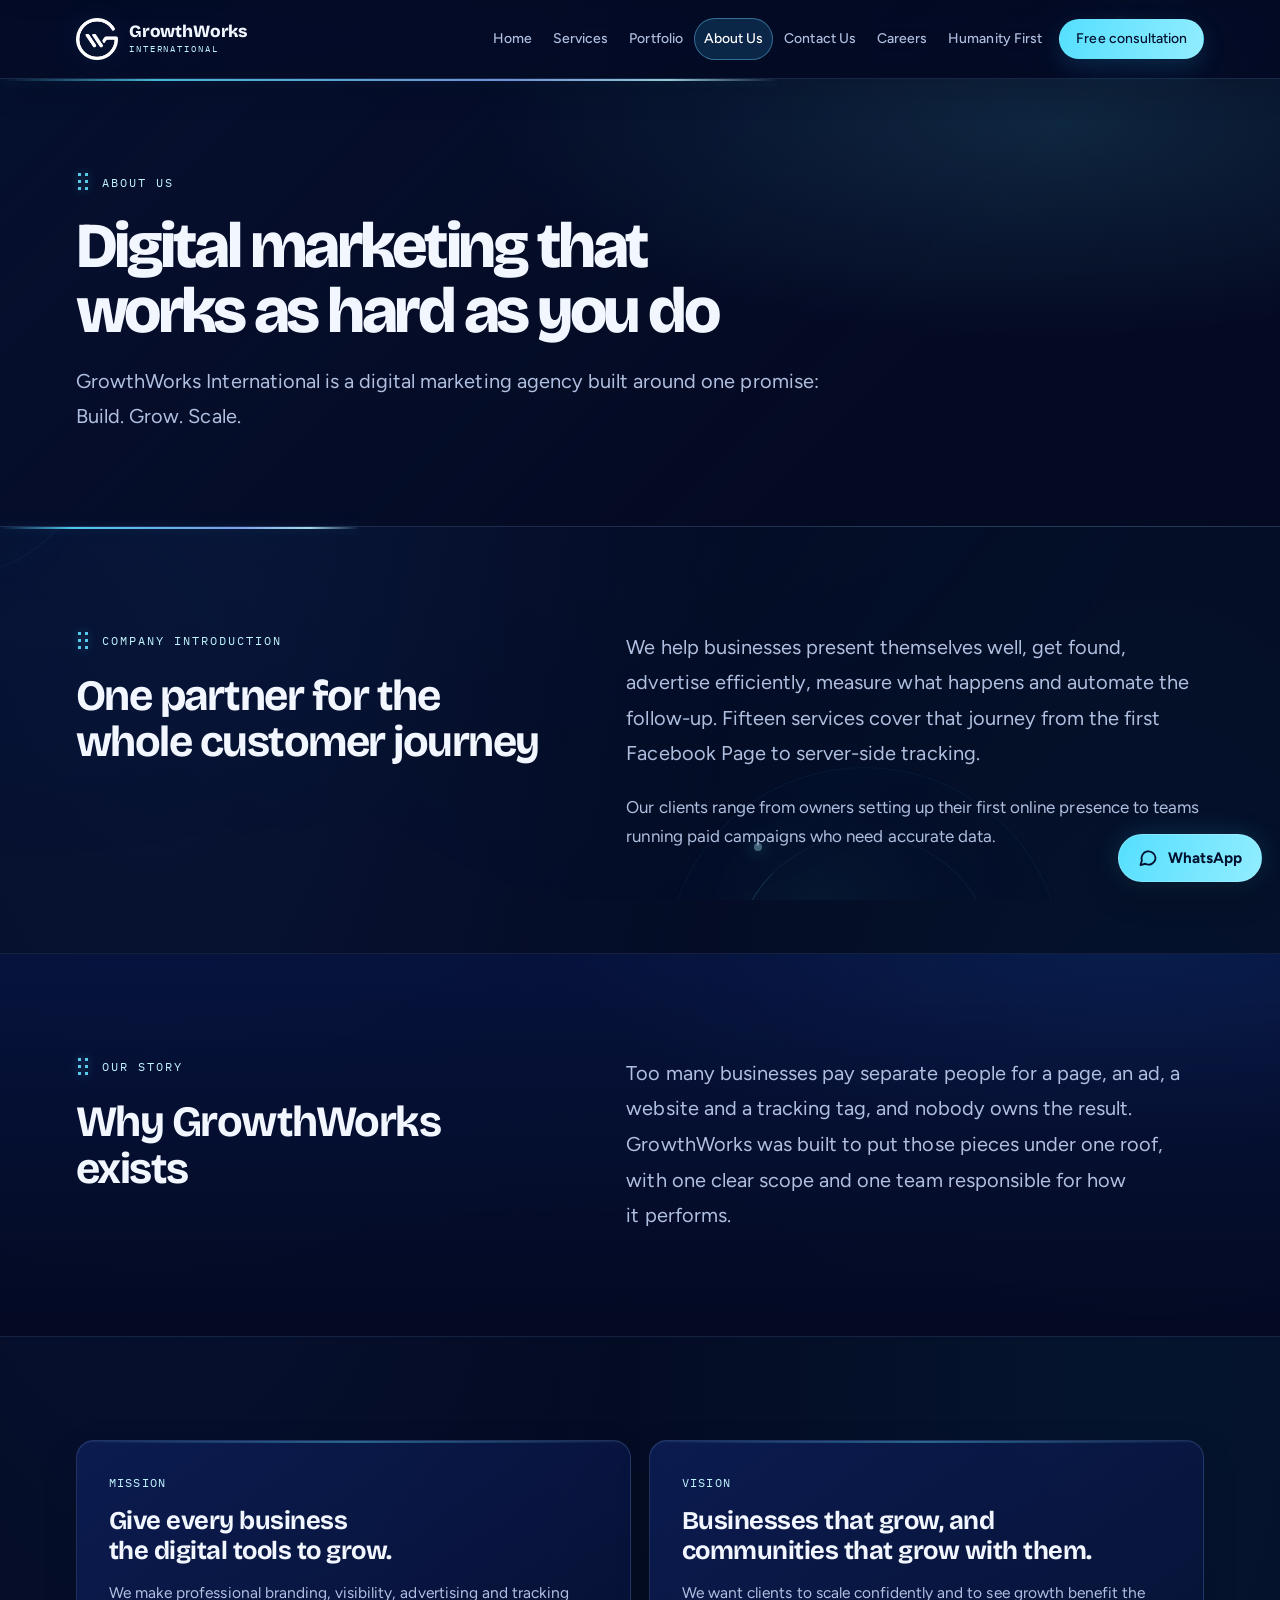
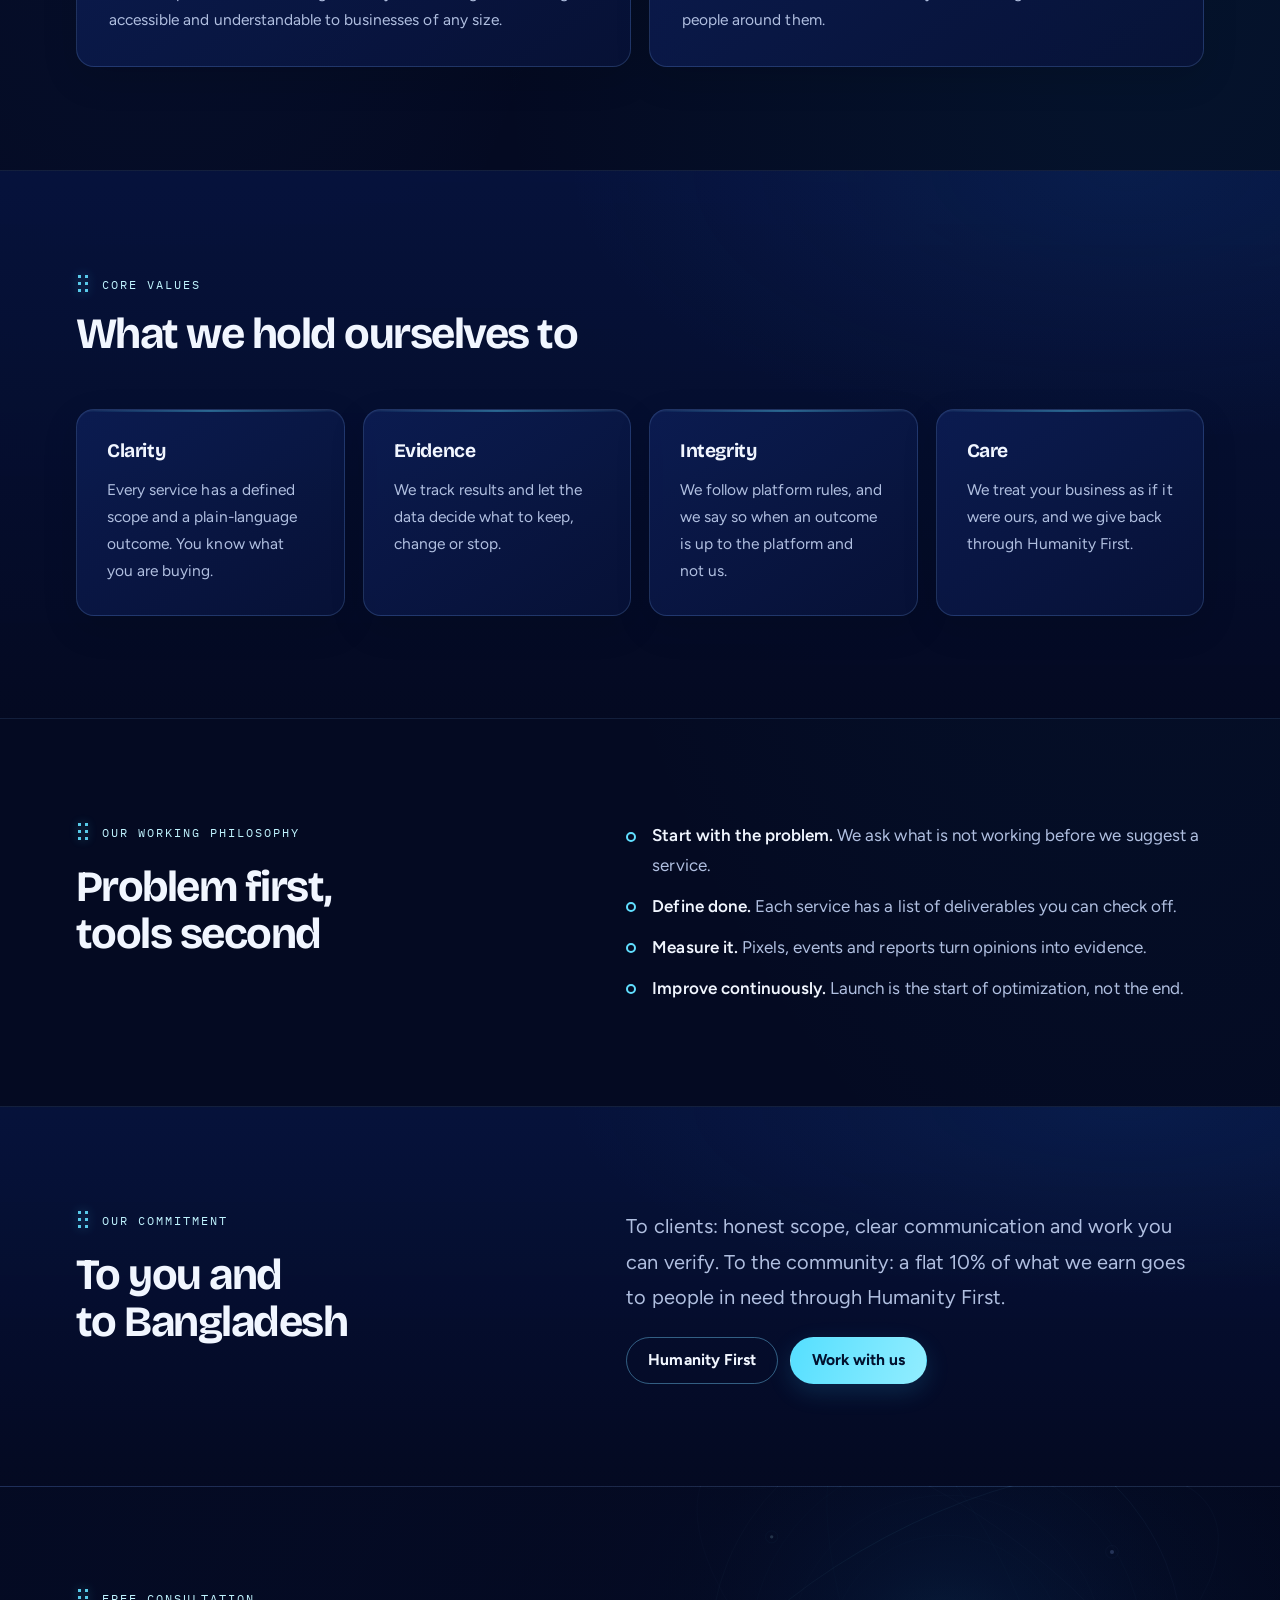
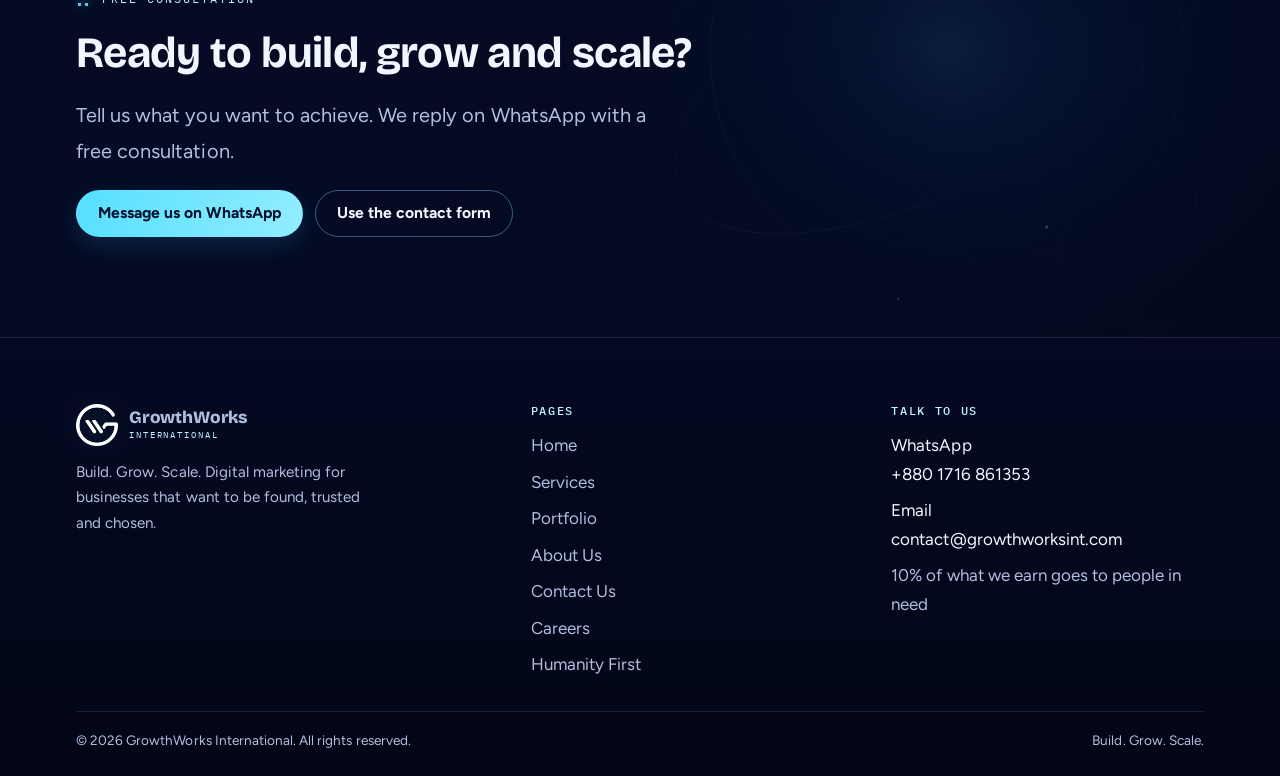
==== commit 286ce19f: "Refresh CSS/JS cache for cursor and touch interactions" ====
--- a/about.html
+++ b/about.html
@@ -19,7 +19,7 @@
   <link rel="preconnect" href="https://fonts.googleapis.com">
   <link rel="preconnect" href="https://fonts.gstatic.com" crossorigin>
   <link rel="stylesheet" href="https://fonts.googleapis.com/css2?family=Bricolage+Grotesque:opsz,wght@12..96,500;700;800&family=Figtree:wght@400;500;600;700&family=IBM+Plex+Mono:wght@400;500&display=swap">
-  <link rel="stylesheet" href="styles.css">
+  <link rel="stylesheet" href="styles.css?v=20261027-cursor-fix">
   <script type="application/ld+json">{"@context":"https://schema.org","@type":"Organization","name":"GrowthWorks International","url":"https://growthworksint.jo3.org/about.html","logo":"https://growthworksint.jo3.org/img/logo-mark.png","description":"About GrowthWorks International: our story, mission, vision and values.","email":"contact@growthworksint.com","telephone":"+8801716861353","areaServed":"Bangladesh","knowsAbout":["Digital marketing","Search engine optimization","Web development","Analytics","Marketing automation"]}</script>
 </head><body>
 <a class="skip-link" href="#main-content">Skip to main content</a><header class="site-header"><div class="wrap"><a class="brand" href="index.html" aria-label="GrowthWorks International home"><img src="img/logo-mark.png" alt="" width="40" height="40"><span><b>GrowthWorks</b><small>International</small></span></a><button class="menu-btn" type="button" aria-expanded="false" aria-controls="site-nav">Menu</button><nav class="nav" id="site-nav" aria-label="Main"><a href="index.html">Home</a><a href="services.html">Services</a><a href="portfolio.html">Portfolio</a><a href="about.html" aria-current="page">About Us</a><a href="contact.html">Contact Us</a><a href="careers.html">Careers</a><a href="humanity-first.html">Humanity First</a><a class="btn btn-primary btn-sm nav-cta" href="https://wa.me/8801716861353?text=Hello%20GrowthWorks%20International%2C%20I%20would%20like%20a%20free%20consultation." target="_blank" rel="noopener">Free consultation</a></nav></div></header>
@@ -37,4 +37,4 @@
 <ul class="list"><li><strong>Start with the problem.</strong> We ask what is not working before we suggest a service.</li><li><strong>Define done.</strong> Each service has a list of deliverables you can check off.</li><li><strong>Measure it.</strong> Pixels, events and reports turn opinions into evidence.</li><li><strong>Improve continuously.</strong> Launch is the start of optimization, not the end.</li></ul></div></section>
 <section class="section alt"><div class="wrap split"><div class="stack"><span class="eyebrow">Our commitment</span><h2>To you and to Bangladesh</h2></div>
 <div class="stack"><p class="lede">To clients: honest scope, clear communication and work you can verify. To the community: a flat 10% of what we earn goes to people in need through Humanity First.</p><div class="btn-row"><a class="btn btn-ghost" href="humanity-first.html">Humanity First</a><a class="btn btn-primary" href="contact.html">Work with us</a></div></div></div></section>
-</main><section class="cta-band"><div class="wrap"><div class="stack"><span class="eyebrow">Free consultation</span><h2>Ready to build, grow and scale?</h2><p class="lede">Tell us what you want to achieve. We reply on WhatsApp with a free consultation.</p><div class="btn-row"><a class="btn btn-primary" href="https://wa.me/8801716861353?text=Hello%20GrowthWorks%20International%2C%20I%20would%20like%20a%20free%20consultation." target="_blank" rel="noopener">Message us on WhatsApp</a><a class="btn btn-ghost" href="contact.html">Use the contact form</a></div></div></div></section><footer class="site-footer"><div class="wrap"><div class="footer-grid"><div class="footer-brand"><a class="brand" href="index.html"><img src="img/logo-mark.png" alt="" width="40" height="40"><span><b>GrowthWorks</b><small>International</small></span></a><p>Build. Grow. Scale. Digital marketing for businesses that want to be found, trusted and chosen.</p></div><div><h4>Pages</h4><ul><li><a href="index.html">Home</a></li><li><a href="services.html">Services</a></li><li><a href="portfolio.html">Portfolio</a></li><li><a href="about.html">About Us</a></li><li><a href="contact.html">Contact Us</a></li><li><a href="careers.html">Careers</a></li><li><a href="humanity-first.html">Humanity First</a></li></ul></div><div><h4>Talk to us</h4><ul><li>WhatsApp<br><span style="color:var(--text)">+880 1716 861353</span></li><li>Email<br><span style="color:var(--text)">contact@growthworksint.com</span></li><li><a href="humanity-first.html">10% of what we earn goes to people in need</a></li></ul></div></div><div class="legal"><span>© 2026 GrowthWorks International. All rights reserved.</span><span>Build. Grow. Scale.</span></div></div></footer><a class="wa-float" href="https://wa.me/8801716861353?text=Hello%20GrowthWorks%20International%2C%20I%20have%20a%20question." target="_blank" rel="noopener" aria-label="Chat on WhatsApp"><svg width="20" height="20" viewBox="0 0 24 24" fill="none" stroke="currentColor" stroke-width="2.2" stroke-linecap="round" stroke-linejoin="round" aria-hidden="true"><path d="M21 11.5a8.4 8.4 0 0 1-12.4 7.4L3 20.5l1.7-5.4A8.4 8.4 0 1 1 21 11.5z"/></svg><span>WhatsApp</span></a><script src="site.js"></script></body></html>+</main><section class="cta-band"><div class="wrap"><div class="stack"><span class="eyebrow">Free consultation</span><h2>Ready to build, grow and scale?</h2><p class="lede">Tell us what you want to achieve. We reply on WhatsApp with a free consultation.</p><div class="btn-row"><a class="btn btn-primary" href="https://wa.me/8801716861353?text=Hello%20GrowthWorks%20International%2C%20I%20would%20like%20a%20free%20consultation." target="_blank" rel="noopener">Message us on WhatsApp</a><a class="btn btn-ghost" href="contact.html">Use the contact form</a></div></div></div></section><footer class="site-footer"><div class="wrap"><div class="footer-grid"><div class="footer-brand"><a class="brand" href="index.html"><img src="img/logo-mark.png" alt="" width="40" height="40"><span><b>GrowthWorks</b><small>International</small></span></a><p>Build. Grow. Scale. Digital marketing for businesses that want to be found, trusted and chosen.</p></div><div><h4>Pages</h4><ul><li><a href="index.html">Home</a></li><li><a href="services.html">Services</a></li><li><a href="portfolio.html">Portfolio</a></li><li><a href="about.html">About Us</a></li><li><a href="contact.html">Contact Us</a></li><li><a href="careers.html">Careers</a></li><li><a href="humanity-first.html">Humanity First</a></li></ul></div><div><h4>Talk to us</h4><ul><li>WhatsApp<br><span style="color:var(--text)">+880 1716 861353</span></li><li>Email<br><span style="color:var(--text)">contact@growthworksint.com</span></li><li><a href="humanity-first.html">10% of what we earn goes to people in need</a></li></ul></div></div><div class="legal"><span>© 2026 GrowthWorks International. All rights reserved.</span><span>Build. Grow. Scale.</span></div></div></footer><a class="wa-float" href="https://wa.me/8801716861353?text=Hello%20GrowthWorks%20International%2C%20I%20have%20a%20question." target="_blank" rel="noopener" aria-label="Chat on WhatsApp"><svg width="20" height="20" viewBox="0 0 24 24" fill="none" stroke="currentColor" stroke-width="2.2" stroke-linecap="round" stroke-linejoin="round" aria-hidden="true"><path d="M21 11.5a8.4 8.4 0 0 1-12.4 7.4L3 20.5l1.7-5.4A8.4 8.4 0 1 1 21 11.5z"/></svg><span>WhatsApp</span></a><script src="site.js?v=20261027-cursor-fix"></script></body></html>
--- a/styles.css
+++ b/styles.css
@@ -1443,3 +1443,336 @@
   body::before, body::after { display: none !important; }
   .back-to-top { transition: none !important; }
 }
+
+
+/* ==========================================================================
+   TRUE 4K / RETINA READY LAYER
+   Uses vector artwork for infinite-scale backgrounds and gives 1440p–4K
+   displays more room without stretching bitmap images or breaking mobile.
+   ========================================================================== */
+
+/* The former 1600px raster glow is replaced with a crisp 3840×2160 SVG scene. */
+.hero {
+  background-image: url("img/glow-4k.svg");
+  background-repeat: no-repeat;
+  background-size: cover;
+  background-position: center right;
+  background-color: #040A22;
+}
+.cta-band {
+  background-image: url("img/glow-4k.svg");
+  background-repeat: no-repeat;
+  background-size: cover;
+  background-position: 62% center;
+  background-color: #040A22;
+}
+
+/* Prevent oversized raster assets from being artificially enlarged in content. */
+img {
+  max-width: 100%;
+  height: auto;
+  image-rendering: auto;
+}
+
+/* Widescreen / 1440p layouts */
+@media (min-width: 1440px) {
+  :root {
+    --maxw: 1400px;
+    --gutter: clamp(42px, 3.5vw, 64px);
+  }
+  body { font-size: 18px; }
+  .site-header .wrap { min-height: 84px; }
+  .brand img { width: 46px; height: 46px; }
+  .nav a { font-size: .92rem; padding-inline: 10px; }
+  .hero { min-height: clamp(720px, 68svh, 980px); }
+  .hero-copy { max-width: 820px; gap: 30px; }
+  .hero h1 { font-size: clamp(5.3rem, 5.4vw, 7.2rem); max-width: 10ch; }
+  .hero .lede { font-size: clamp(1.15rem, 1.12vw, 1.34rem); }
+  .section { padding-block: clamp(92px, 7vw, 142px); }
+  .section-head { margin-bottom: clamp(44px, 4vw, 66px); }
+  .grid { gap: clamp(18px, 1.35vw, 28px); }
+  .g2 { grid-template-columns: repeat(2, minmax(0, 1fr)); }
+  .g3 { grid-template-columns: repeat(3, minmax(0, 1fr)); }
+  .g4 { grid-template-columns: repeat(4, minmax(0, 1fr)); }
+  .card { padding: clamp(26px, 2vw, 36px); border-radius: 22px; }
+  .split { gap: clamp(60px, 5vw, 94px); }
+  .cta-band .wrap { padding-block: clamp(82px, 6vw, 124px); }
+}
+
+/* UHD / 4K browser viewport */
+@media (min-width: 1920px) {
+  :root {
+    --maxw: 1680px;
+    --gutter: clamp(68px, 3.5vw, 92px);
+  }
+  body { font-size: 19px; }
+  .site-header .wrap { min-height: 90px; }
+  .brand img { width: 50px; height: 50px; }
+  .brand b { font-size: 1.2rem; }
+  .brand small { font-size: .65rem; }
+  .nav { gap: 5px; }
+  .nav a { font-size: .98rem; padding: 10px 12px; }
+  .hero { min-height: clamp(820px, 67svh, 1120px); }
+  .hero-copy { max-width: 960px; gap: 34px; }
+  .hero h1 { font-size: clamp(6.4rem, 5.1vw, 8.4rem); }
+  .hero .lede { font-size: clamp(1.24rem, 1.05vw, 1.52rem); }
+  .hero-facts { font-size: .9rem; gap: 14px; }
+  .page-hero { padding-block: clamp(88px, 6vw, 132px); }
+  .page-hero h1 { font-size: clamp(4.6rem, 4.2vw, 6.2rem); }
+  .section { padding-block: clamp(120px, 7vw, 168px); }
+  .section-head h2, .split h2 { font-size: clamp(2.8rem, 2.3vw, 3.7rem); }
+  .card, .pending, .step, .contact-item, .included { border-radius: 24px; }
+  .card { padding: clamp(30px, 1.75vw, 40px); }
+  .svc { padding: clamp(34px, 2.1vw, 48px); gap: clamp(42px, 3vw, 64px); }
+  .included { padding: clamp(30px, 1.9vw, 42px); }
+  .form { padding: clamp(32px, 2.3vw, 48px); gap: 24px; }
+  .field input, .field select, .field textarea { min-height: 56px; padding: 15px 17px; }
+  .btn { min-height: 54px; padding: 16px 27px; }
+  .btn-sm { min-height: 46px; padding: 12px 18px; }
+}
+
+/* Large 4K / 5K / ultrawide displays; keep reading width deliberate. */
+@media (min-width: 2400px) {
+  :root {
+    --maxw: 2080px;
+    --gutter: clamp(88px, 3.6vw, 118px);
+  }
+  body { font-size: 21px; }
+  .hero { min-height: clamp(960px, 66svh, 1280px); }
+  .hero h1 { font-size: clamp(7.4rem, 4.35vw, 9.2rem); max-width: 10ch; }
+  .hero-copy { max-width: 1080px; gap: 38px; }
+  .hero .lede { max-width: 62ch; font-size: clamp(1.35rem, .9vw, 1.65rem); }
+  .hero::after { width: clamp(560px, 26vw, 900px); right: 3vw; }
+  .section { padding-block: clamp(150px, 6vw, 200px); }
+  .section-head { max-width: 980px; }
+  .section-head h2, .split h2 { font-size: clamp(3.2rem, 2.15vw, 4.3rem); }
+  .grid { gap: 30px; }
+  .g2 { grid-template-columns: repeat(2, minmax(0, 1fr)); }
+  .g3 { grid-template-columns: repeat(3, minmax(0, 1fr)); }
+  .g4 { grid-template-columns: repeat(4, minmax(0, 1fr)); }
+  .area-row { padding-block: 34px; }
+  .chip { font-size: .95rem; padding: 11px 17px; min-height: 44px; }
+  .cta-band .wrap { padding-block: 150px; }
+  .footer-grid { padding-block: 88px 48px; gap: 70px; }
+}
+
+/* Native 4K CSS-pixel viewports and higher: scale the stage, not just the text. */
+@media (min-width: 3200px) {
+  :root {
+    --maxw: min(2560px, 84vw);
+    --gutter: clamp(120px, 3.5vw, 160px);
+  }
+  body { font-size: 23px; }
+  .site-header .wrap { min-height: 104px; }
+  .brand { gap: 15px; }
+  .brand img { width: 60px; height: 60px; }
+  .brand b { font-size: 1.35rem; }
+  .brand small { font-size: .72rem; }
+  .nav { gap: 8px; }
+  .nav a { font-size: 1.04rem; padding: 12px 16px; }
+  .nav .nav-cta { padding: 15px 22px; }
+  .hero { min-height: clamp(1120px, 65svh, 1480px); }
+  .hero-copy { max-width: 1250px; gap: 44px; }
+  .hero h1 { font-size: clamp(9rem, 4.5vw, 11rem); }
+  .hero .lede { font-size: 1.55rem; max-width: 64ch; }
+  .hero-facts { font-size: 1rem; gap: 18px; }
+  .page-hero { padding-block: 160px; }
+  .page-hero h1 { font-size: clamp(5.4rem, 3.4vw, 7rem); }
+  .section { padding-block: 210px; }
+  .section-head { margin-bottom: 80px; }
+  .section-head h2, .split h2 { font-size: clamp(3.8rem, 2vw, 4.8rem); }
+  .card, .pending, .step, .contact-item, .included { border-radius: 30px; }
+  .card { padding: 44px; gap: 20px; }
+  .svc { padding: 52px; border-radius: 32px; }
+  .form { padding: 54px; gap: 28px; }
+  .field input, .field select, .field textarea { min-height: 62px; font-size: 1rem; }
+  .btn { min-height: 62px; padding: 19px 32px; border-radius: 999px; font-size: 1rem; }
+  .btn-sm { min-height: 50px; padding: 14px 20px; }
+  .wa-float { min-height: 62px; padding: 18px 26px; font-size: 1rem; }
+}
+
+/* Keep high-DPI / retina screens crisp without pixelated bitmap upscaling. */
+@media (min-resolution: 1.5dppx) {
+  .hero, .cta-band {
+    background-image: url("img/glow-4k.svg");
+    background-size: cover;
+  }
+}
+
+/* Mobile override follows the wide-screen rules so phones stay compact. */
+@media (max-width: 1100px) {
+  .hero, .cta-band {
+    background-image: url("img/glow-4k.svg");
+    background-size: cover;
+  }
+  .hero::after { width: clamp(230px, 44vw, 400px); }
+}
+@media (max-width: 640px) {
+  .hero { background-position: 62% center; }
+  .cta-band { background-position: 66% center; }
+}
+
+
+/* ==========================================================================
+   Cursor + touch interaction pack
+   Desktop: subtle luminous follower, context-aware hover and click feedback.
+   Touch: location-aware ripple and tiny particle burst. Reduced-motion safe.
+   ========================================================================== */
+.gw-cursor {
+  position: fixed;
+  z-index: 2000;
+  top: 0;
+  left: 0;
+  width: 1px;
+  height: 1px;
+  pointer-events: none;
+  opacity: 0;
+  transform: translate3d(-100px, -100px, 0);
+  transition: opacity 180ms ease;
+  contain: layout style;
+  mix-blend-mode: screen;
+}
+.gw-cursor-ring,
+.gw-cursor-halo,
+.gw-cursor-core {
+  position: absolute;
+  top: 0;
+  left: 0;
+  display: block;
+  border-radius: 50%;
+  pointer-events: none;
+  transform: translate(-50%, -50%);
+}
+.gw-cursor-ring {
+  width: 34px;
+  height: 34px;
+  border: 1px solid rgba(183, 242, 255, .88);
+  background: rgba(85, 223, 255, .025);
+  box-shadow: 0 0 14px rgba(85, 223, 255, .13), inset 0 0 10px rgba(85, 223, 255, .04);
+  transition: width 180ms cubic-bezier(.2,.7,.2,1), height 180ms cubic-bezier(.2,.7,.2,1), border-color 180ms ease, background 180ms ease;
+}
+.gw-cursor-halo {
+  width: 58px;
+  height: 58px;
+  background: radial-gradient(circle, rgba(85, 223, 255, .16), rgba(85, 223, 255, .045) 42%, transparent 72%);
+  filter: blur(2px);
+  transition: width 220ms ease, height 220ms ease, opacity 180ms ease;
+  opacity: .85;
+}
+.gw-cursor-core {
+  width: 5px;
+  height: 5px;
+  background: #D9FAFF;
+  box-shadow: 0 0 8px 2px rgba(85, 223, 255, .62);
+}
+body.gw-cursor-enabled { cursor: none; }
+body.gw-cursor-enabled a,
+body.gw-cursor-enabled button,
+body.gw-cursor-enabled [role="button"],
+body.gw-cursor-enabled .chip,
+body.gw-cursor-enabled .svc-nav a,
+body.gw-cursor-enabled .wa-float,
+body.gw-cursor-enabled .back-to-top { cursor: none; }
+body.gw-cursor-enabled input,
+body.gw-cursor-enabled textarea,
+body.gw-cursor-enabled select { cursor: auto; }
+body.gw-cursor-enabled .gw-cursor { opacity: 1; }
+body.gw-cursor-hover .gw-cursor-ring {
+  width: 48px;
+  height: 48px;
+  border-color: #C0F4FF;
+  background: rgba(85, 223, 255, .09);
+}
+body.gw-cursor-hover .gw-cursor-halo { width: 78px; height: 78px; opacity: 1; }
+body.gw-cursor-down .gw-cursor-ring {
+  width: 25px;
+  height: 25px;
+  border-color: #fff;
+  background: rgba(85, 223, 255, .19);
+}
+body.gw-cursor-down .gw-cursor-core { transform: translate(-50%, -50%) scale(1.8); }
+
+/* Touch-only expanding ripple; fixed-position so it never changes document layout. */
+.gw-touch-ripple {
+  position: fixed;
+  z-index: 1990;
+  left: var(--gw-touch-x, 50%);
+  top: var(--gw-touch-y, 50%);
+  width: 16px;
+  height: 16px;
+  margin: -8px 0 0 -8px;
+  border: 1px solid rgba(183, 242, 255, .92);
+  border-radius: 50%;
+  pointer-events: none;
+  background: rgba(85, 223, 255, .16);
+  box-shadow: 0 0 18px rgba(85, 223, 255, .22), inset 0 0 12px rgba(85, 223, 255, .1);
+  animation: gw-touch-ripple-expand 620ms cubic-bezier(.12,.64,.2,1) both;
+}
+.gw-touch-ripple::before,
+.gw-touch-ripple::after {
+  content: "";
+  position: absolute;
+  inset: -9px;
+  border: 1px solid rgba(85, 223, 255, .48);
+  border-radius: inherit;
+  animation: gw-touch-ring-fade 620ms ease-out both;
+}
+.gw-touch-ripple::after { inset: -19px; animation-delay: 35ms; }
+.gw-touch-spark {
+  position: fixed;
+  z-index: 1991;
+  left: var(--gw-touch-x, 50%);
+  top: var(--gw-touch-y, 50%);
+  width: 4px;
+  height: 4px;
+  margin: -2px 0 0 -2px;
+  border-radius: 50%;
+  pointer-events: none;
+  background: #D9FAFF;
+  box-shadow: 0 0 8px 2px rgba(85, 223, 255, .7);
+  animation: gw-touch-spark-pop 560ms cubic-bezier(.16,.72,.25,1) both;
+  transform: translate(var(--gw-spark-x, 0), var(--gw-spark-y, 0)) scale(0);
+}
+@keyframes gw-touch-ripple-expand {
+  0% { opacity: .9; transform: scale(.3); }
+  65% { opacity: .52; }
+  100% { opacity: 0; transform: scale(5.2); }
+}
+@keyframes gw-touch-ring-fade {
+  0% { opacity: .7; transform: scale(.5); }
+  100% { opacity: 0; transform: scale(1.65); }
+}
+@keyframes gw-touch-spark-pop {
+  0% { opacity: 0; transform: translate(0,0) scale(.3); }
+  18% { opacity: 1; }
+  100% { opacity: 0; transform: translate(var(--gw-spark-x, 0), var(--gw-spark-y, 0)) scale(1); }
+}
+@media (hover: none) and (pointer: coarse) {
+  .gw-cursor { display: none !important; }
+  body, body * { -webkit-tap-highlight-color: transparent; }
+}
+@media (prefers-reduced-motion: reduce) {
+  /* Keep cursor and touch feedback usable; only remove decorative movement. */
+  .gw-cursor-halo { display: none !important; }
+  .gw-cursor-ring, .gw-cursor-core { transition: none !important; }
+  .gw-touch-ripple, .gw-touch-spark { animation-duration: .18s !important; }
+}
+
+
+/* Cursor/touch reliability patch: support hybrid devices and reduced-motion users. */
+.gw-cursor { will-change: transform; }
+.gw-cursor-enabled, .gw-cursor-enabled * { cursor: none !important; }
+.gw-cursor-enabled input,
+.gw-cursor-enabled textarea,
+.gw-cursor-enabled select,
+.gw-cursor-enabled [contenteditable="true"] { cursor: text !important; }
+.gw-cursor-enabled button,
+.gw-cursor-enabled a,
+.gw-cursor-enabled [role="button"] { cursor: none !important; }
+.gw-touch-ripple, .gw-touch-spark { will-change: transform, opacity; }
+button:active, a:active, .chip:active, .svc-nav a:active {
+  -webkit-tap-highlight-color: transparent;
+}
+@media (hover: none) and (pointer: coarse) {
+  .gw-cursor { display: none !important; }
+}
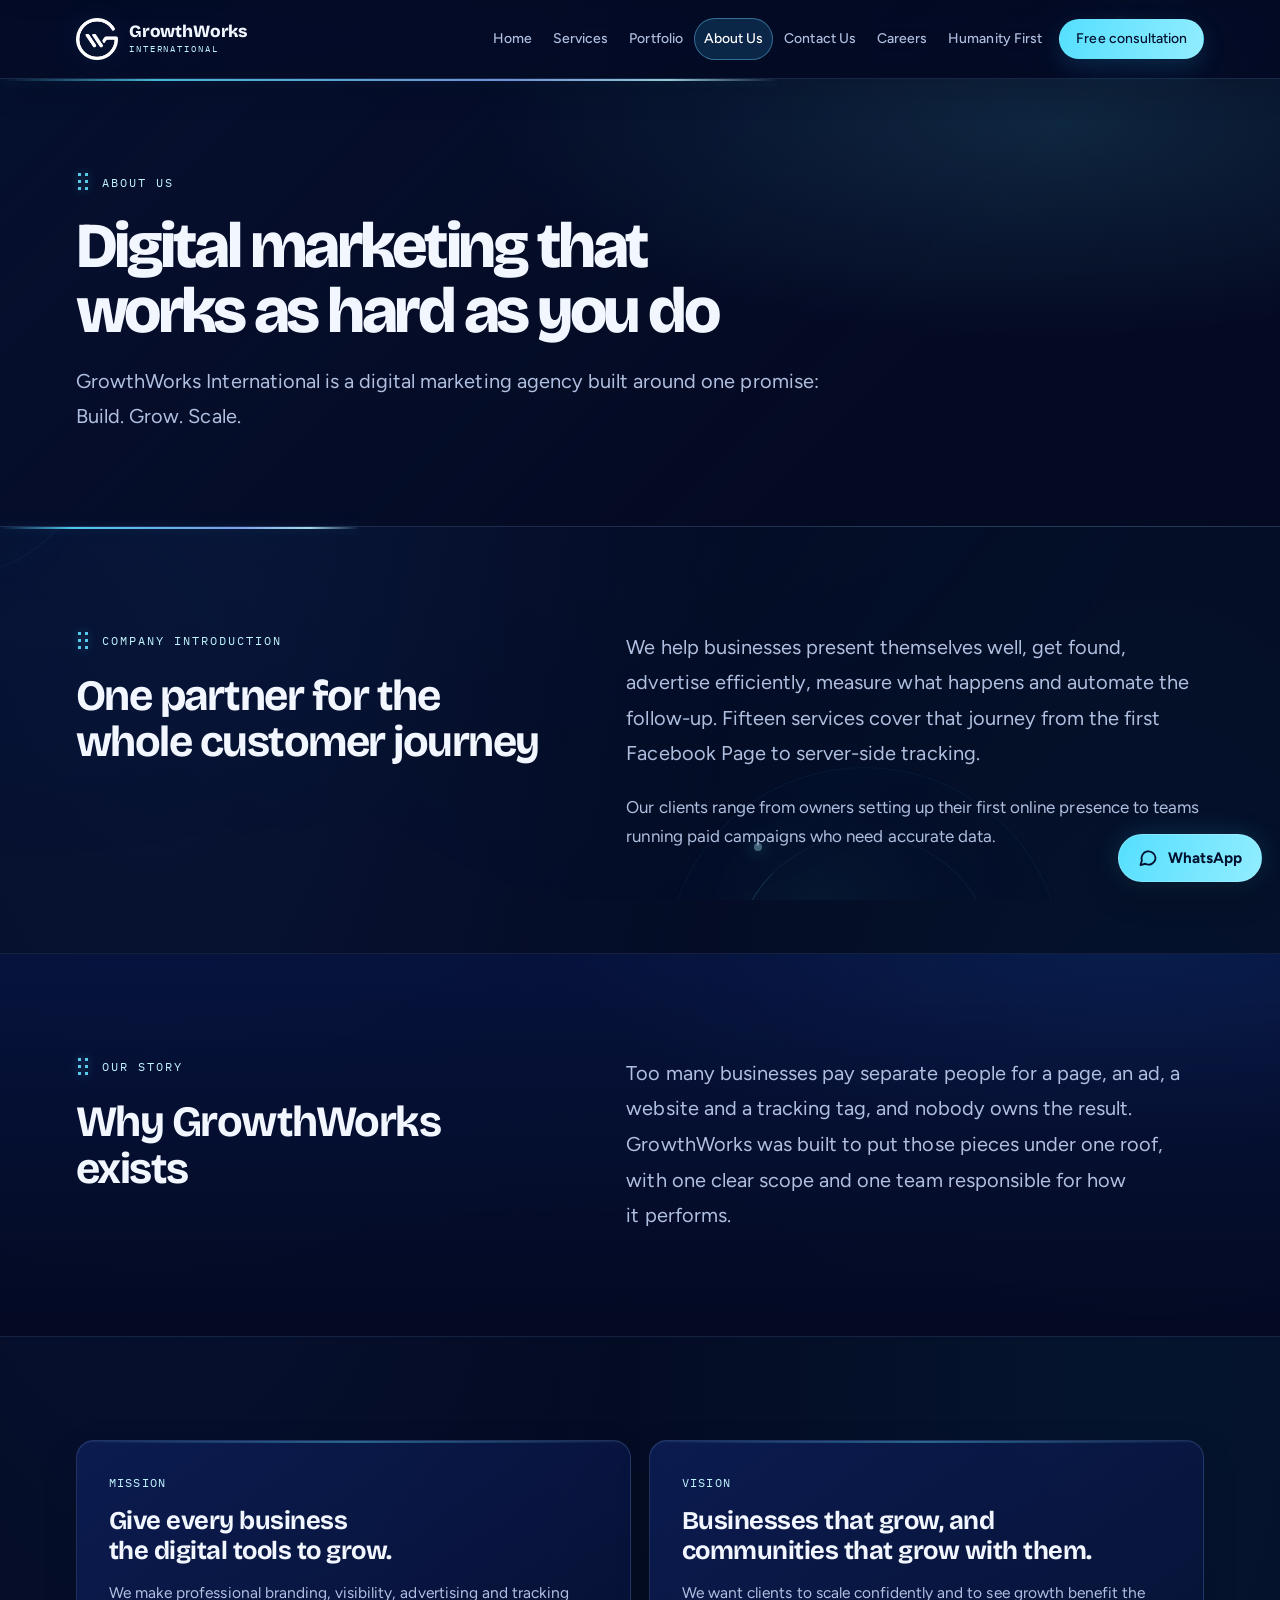
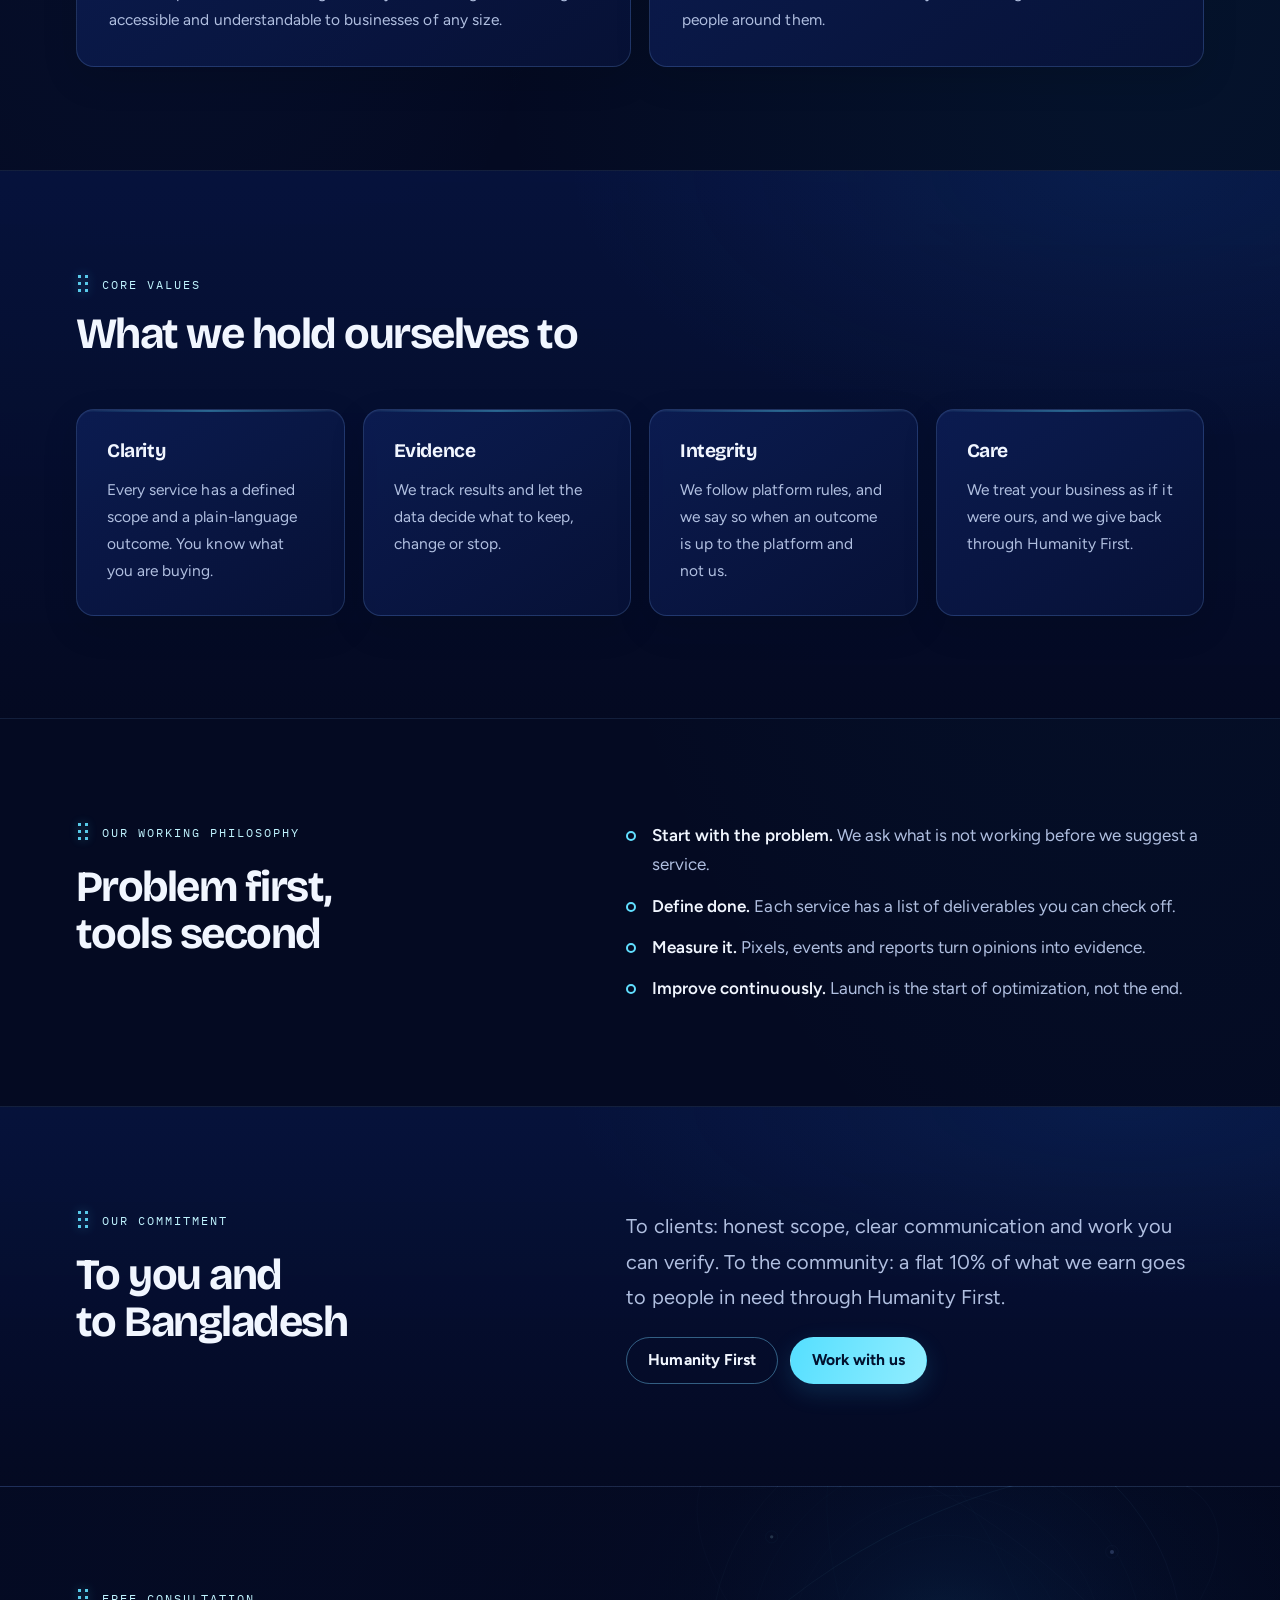
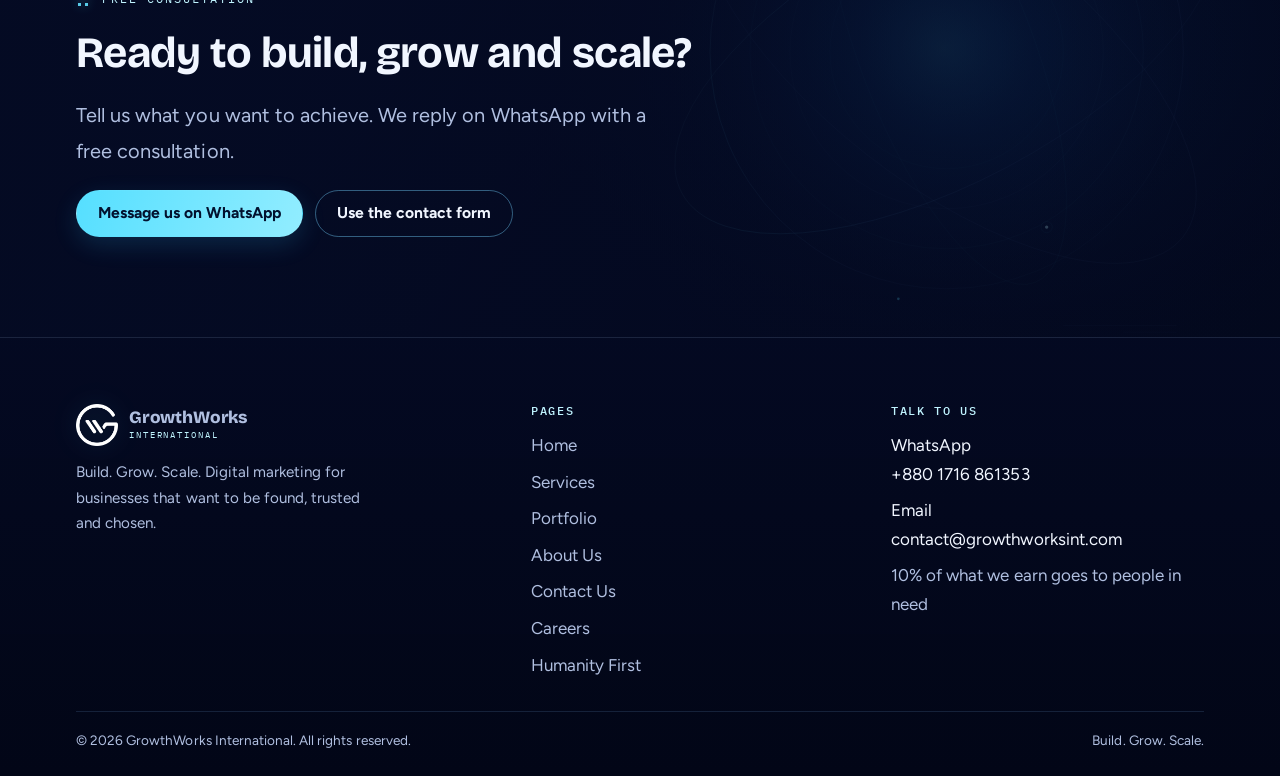
==== commit 53e8a76b: "Refresh styles and motion scripts for new animations" ====
--- a/about.html
+++ b/about.html
@@ -19,7 +19,7 @@
   <link rel="preconnect" href="https://fonts.googleapis.com">
   <link rel="preconnect" href="https://fonts.gstatic.com" crossorigin>
   <link rel="stylesheet" href="https://fonts.googleapis.com/css2?family=Bricolage+Grotesque:opsz,wght@12..96,500;700;800&family=Figtree:wght@400;500;600;700&family=IBM+Plex+Mono:wght@400;500&display=swap">
-  <link rel="stylesheet" href="styles.css?v=20261027-cursor-fix">
+  <link rel="stylesheet" href="styles.css?v=20261027-motion-beautiful-1">
   <script type="application/ld+json">{"@context":"https://schema.org","@type":"Organization","name":"GrowthWorks International","url":"https://growthworksint.jo3.org/about.html","logo":"https://growthworksint.jo3.org/img/logo-mark.png","description":"About GrowthWorks International: our story, mission, vision and values.","email":"contact@growthworksint.com","telephone":"+8801716861353","areaServed":"Bangladesh","knowsAbout":["Digital marketing","Search engine optimization","Web development","Analytics","Marketing automation"]}</script>
 </head><body>
 <a class="skip-link" href="#main-content">Skip to main content</a><header class="site-header"><div class="wrap"><a class="brand" href="index.html" aria-label="GrowthWorks International home"><img src="img/logo-mark.png" alt="" width="40" height="40"><span><b>GrowthWorks</b><small>International</small></span></a><button class="menu-btn" type="button" aria-expanded="false" aria-controls="site-nav">Menu</button><nav class="nav" id="site-nav" aria-label="Main"><a href="index.html">Home</a><a href="services.html">Services</a><a href="portfolio.html">Portfolio</a><a href="about.html" aria-current="page">About Us</a><a href="contact.html">Contact Us</a><a href="careers.html">Careers</a><a href="humanity-first.html">Humanity First</a><a class="btn btn-primary btn-sm nav-cta" href="https://wa.me/8801716861353?text=Hello%20GrowthWorks%20International%2C%20I%20would%20like%20a%20free%20consultation." target="_blank" rel="noopener">Free consultation</a></nav></div></header>
@@ -37,4 +37,4 @@
 <ul class="list"><li><strong>Start with the problem.</strong> We ask what is not working before we suggest a service.</li><li><strong>Define done.</strong> Each service has a list of deliverables you can check off.</li><li><strong>Measure it.</strong> Pixels, events and reports turn opinions into evidence.</li><li><strong>Improve continuously.</strong> Launch is the start of optimization, not the end.</li></ul></div></section>
 <section class="section alt"><div class="wrap split"><div class="stack"><span class="eyebrow">Our commitment</span><h2>To you and to Bangladesh</h2></div>
 <div class="stack"><p class="lede">To clients: honest scope, clear communication and work you can verify. To the community: a flat 10% of what we earn goes to people in need through Humanity First.</p><div class="btn-row"><a class="btn btn-ghost" href="humanity-first.html">Humanity First</a><a class="btn btn-primary" href="contact.html">Work with us</a></div></div></div></section>
-</main><section class="cta-band"><div class="wrap"><div class="stack"><span class="eyebrow">Free consultation</span><h2>Ready to build, grow and scale?</h2><p class="lede">Tell us what you want to achieve. We reply on WhatsApp with a free consultation.</p><div class="btn-row"><a class="btn btn-primary" href="https://wa.me/8801716861353?text=Hello%20GrowthWorks%20International%2C%20I%20would%20like%20a%20free%20consultation." target="_blank" rel="noopener">Message us on WhatsApp</a><a class="btn btn-ghost" href="contact.html">Use the contact form</a></div></div></div></section><footer class="site-footer"><div class="wrap"><div class="footer-grid"><div class="footer-brand"><a class="brand" href="index.html"><img src="img/logo-mark.png" alt="" width="40" height="40"><span><b>GrowthWorks</b><small>International</small></span></a><p>Build. Grow. Scale. Digital marketing for businesses that want to be found, trusted and chosen.</p></div><div><h4>Pages</h4><ul><li><a href="index.html">Home</a></li><li><a href="services.html">Services</a></li><li><a href="portfolio.html">Portfolio</a></li><li><a href="about.html">About Us</a></li><li><a href="contact.html">Contact Us</a></li><li><a href="careers.html">Careers</a></li><li><a href="humanity-first.html">Humanity First</a></li></ul></div><div><h4>Talk to us</h4><ul><li>WhatsApp<br><span style="color:var(--text)">+880 1716 861353</span></li><li>Email<br><span style="color:var(--text)">contact@growthworksint.com</span></li><li><a href="humanity-first.html">10% of what we earn goes to people in need</a></li></ul></div></div><div class="legal"><span>© 2026 GrowthWorks International. All rights reserved.</span><span>Build. Grow. Scale.</span></div></div></footer><a class="wa-float" href="https://wa.me/8801716861353?text=Hello%20GrowthWorks%20International%2C%20I%20have%20a%20question." target="_blank" rel="noopener" aria-label="Chat on WhatsApp"><svg width="20" height="20" viewBox="0 0 24 24" fill="none" stroke="currentColor" stroke-width="2.2" stroke-linecap="round" stroke-linejoin="round" aria-hidden="true"><path d="M21 11.5a8.4 8.4 0 0 1-12.4 7.4L3 20.5l1.7-5.4A8.4 8.4 0 1 1 21 11.5z"/></svg><span>WhatsApp</span></a><script src="site.js?v=20261027-cursor-fix"></script></body></html>+</main><section class="cta-band"><div class="wrap"><div class="stack"><span class="eyebrow">Free consultation</span><h2>Ready to build, grow and scale?</h2><p class="lede">Tell us what you want to achieve. We reply on WhatsApp with a free consultation.</p><div class="btn-row"><a class="btn btn-primary" href="https://wa.me/8801716861353?text=Hello%20GrowthWorks%20International%2C%20I%20would%20like%20a%20free%20consultation." target="_blank" rel="noopener">Message us on WhatsApp</a><a class="btn btn-ghost" href="contact.html">Use the contact form</a></div></div></div></section><footer class="site-footer"><div class="wrap"><div class="footer-grid"><div class="footer-brand"><a class="brand" href="index.html"><img src="img/logo-mark.png" alt="" width="40" height="40"><span><b>GrowthWorks</b><small>International</small></span></a><p>Build. Grow. Scale. Digital marketing for businesses that want to be found, trusted and chosen.</p></div><div><h4>Pages</h4><ul><li><a href="index.html">Home</a></li><li><a href="services.html">Services</a></li><li><a href="portfolio.html">Portfolio</a></li><li><a href="about.html">About Us</a></li><li><a href="contact.html">Contact Us</a></li><li><a href="careers.html">Careers</a></li><li><a href="humanity-first.html">Humanity First</a></li></ul></div><div><h4>Talk to us</h4><ul><li>WhatsApp<br><span style="color:var(--text)">+880 1716 861353</span></li><li>Email<br><span style="color:var(--text)">contact@growthworksint.com</span></li><li><a href="humanity-first.html">10% of what we earn goes to people in need</a></li></ul></div></div><div class="legal"><span>© 2026 GrowthWorks International. All rights reserved.</span><span>Build. Grow. Scale.</span></div></div></footer><a class="wa-float" href="https://wa.me/8801716861353?text=Hello%20GrowthWorks%20International%2C%20I%20have%20a%20question." target="_blank" rel="noopener" aria-label="Chat on WhatsApp"><svg width="20" height="20" viewBox="0 0 24 24" fill="none" stroke="currentColor" stroke-width="2.2" stroke-linecap="round" stroke-linejoin="round" aria-hidden="true"><path d="M21 11.5a8.4 8.4 0 0 1-12.4 7.4L3 20.5l1.7-5.4A8.4 8.4 0 1 1 21 11.5z"/></svg><span>WhatsApp</span></a><script src="site.js?v=20261027-cursor-final-2"></script><script src="effects.js?v=20261027-motion-beautiful-1"></script></body></html>
--- a/styles.css
+++ b/styles.css
@@ -1776,3 +1776,101 @@
 @media (hover: none) and (pointer: coarse) {
   .gw-cursor { display: none !important; }
 }
+
+
+/* ==========================================================================
+   CINEMATIC MOTION PACK — reveals, ambient particles, tilt and button ripples
+   Lightweight CSS animations; no third-party animation runtime required.
+   ========================================================================== */
+.gw-particle-field {
+  position: fixed;
+  z-index: 0;
+  inset: 0;
+  overflow: hidden;
+  pointer-events: none;
+  contain: layout paint;
+  opacity: .55;
+}
+.gw-particle-dot {
+  position: absolute;
+  left: var(--gw-left, 50%);
+  top: var(--gw-top, 50%);
+  width: var(--gw-size, 3px);
+  height: var(--gw-size, 3px);
+  border-radius: 50%;
+  background: #B7F2FF;
+  box-shadow: 0 0 10px 2px rgba(85, 223, 255, .42);
+  opacity: 0;
+  animation: gw-particle-float var(--gw-duration, 8s) ease-in-out var(--gw-delay, 0s) infinite alternate;
+}
+@keyframes gw-particle-float {
+  0% { opacity: .07; transform: translate3d(0, 12px, 0) scale(.7); }
+  45% { opacity: .55; }
+  100% { opacity: .16; transform: translate3d(var(--gw-dx, 12px), var(--gw-dy, -32px), 0) scale(1.15); }
+}
+
+/* Extra reveals are opt-in only after IntersectionObserver initializes. */
+body.gw-motion-ready .gw-motion-item {
+  opacity: 0;
+  transform: translate3d(0, 18px, 0);
+  transition:
+    opacity 680ms cubic-bezier(.2,.75,.25,1) var(--gw-motion-delay, 0ms),
+    transform 680ms cubic-bezier(.2,.75,.25,1) var(--gw-motion-delay, 0ms);
+  will-change: opacity, transform;
+}
+body.gw-motion-ready .gw-motion-item.gw-motion-in {
+  opacity: 1;
+  transform: translate3d(0,0,0);
+}
+
+/* Dynamic cards lean very slightly toward the pointer. */
+.gw-tilt-item { transform-style: preserve-3d; }
+@media (hover: hover) and (pointer: fine) {
+  .gw-tilt-item {
+    transition: transform 280ms cubic-bezier(.2,.75,.25,1), border-color 240ms ease, box-shadow 280ms ease;
+  }
+  .gw-tilt-item.gw-tilt-active {
+    transform: perspective(1000px) rotateX(var(--gw-tilt-x, 0deg)) rotateY(var(--gw-tilt-y, 0deg)) translateY(-3px);
+  }
+}
+
+/* Circular ink ripple on interactive call-to-action elements. */
+.btn, .chip, .nav a, .svc-nav a, .wa-float, .back-to-top { isolation: isolate; }
+.gw-click-ripple {
+  position: absolute;
+  z-index: -1;
+  display: block;
+  left: var(--gw-click-x, 50%);
+  top: var(--gw-click-y, 50%);
+  width: var(--gw-click-size, 120px);
+  height: var(--gw-click-size, 120px);
+  margin-left: calc(var(--gw-click-size, 120px) / -2);
+  margin-top: calc(var(--gw-click-size, 120px) / -2);
+  border-radius: 50%;
+  pointer-events: none;
+  background: radial-gradient(circle, rgba(255,255,255,.42), rgba(183,242,255,.19) 34%, transparent 72%);
+  animation: gw-click-ripple 560ms ease-out both;
+}
+@keyframes gw-click-ripple {
+  0% { opacity: .75; transform: scale(.12); }
+  100% { opacity: 0; transform: scale(1.3); }
+}
+
+/* Softer continuous breathing on decorative brand marks. */
+.brand img { animation: gw-logo-breathe 5.5s ease-in-out infinite; }
+@keyframes gw-logo-breathe {
+  0%, 100% { filter: drop-shadow(0 0 8px rgba(85,223,255,.08)); }
+  50% { filter: drop-shadow(0 0 17px rgba(85,223,255,.24)); }
+}
+@media (max-width: 640px) {
+  .gw-particle-field { opacity: .26; }
+  .gw-particle-dot:nth-child(n+8) { display: none; }
+  .gw-tilt-item.gw-tilt-active { transform: none; }
+}
+@media (prefers-reduced-motion: reduce) {
+  .gw-particle-field { display: none !important; }
+  body.gw-motion-ready .gw-motion-item,
+  body.gw-motion-ready .gw-motion-item.gw-motion-in { opacity: 1 !important; transform: none !important; transition: none !important; }
+  .gw-tilt-item, .gw-tilt-item.gw-tilt-active { transform: none !important; transition: none !important; }
+  .gw-click-ripple, .brand img { animation: none !important; }
+}
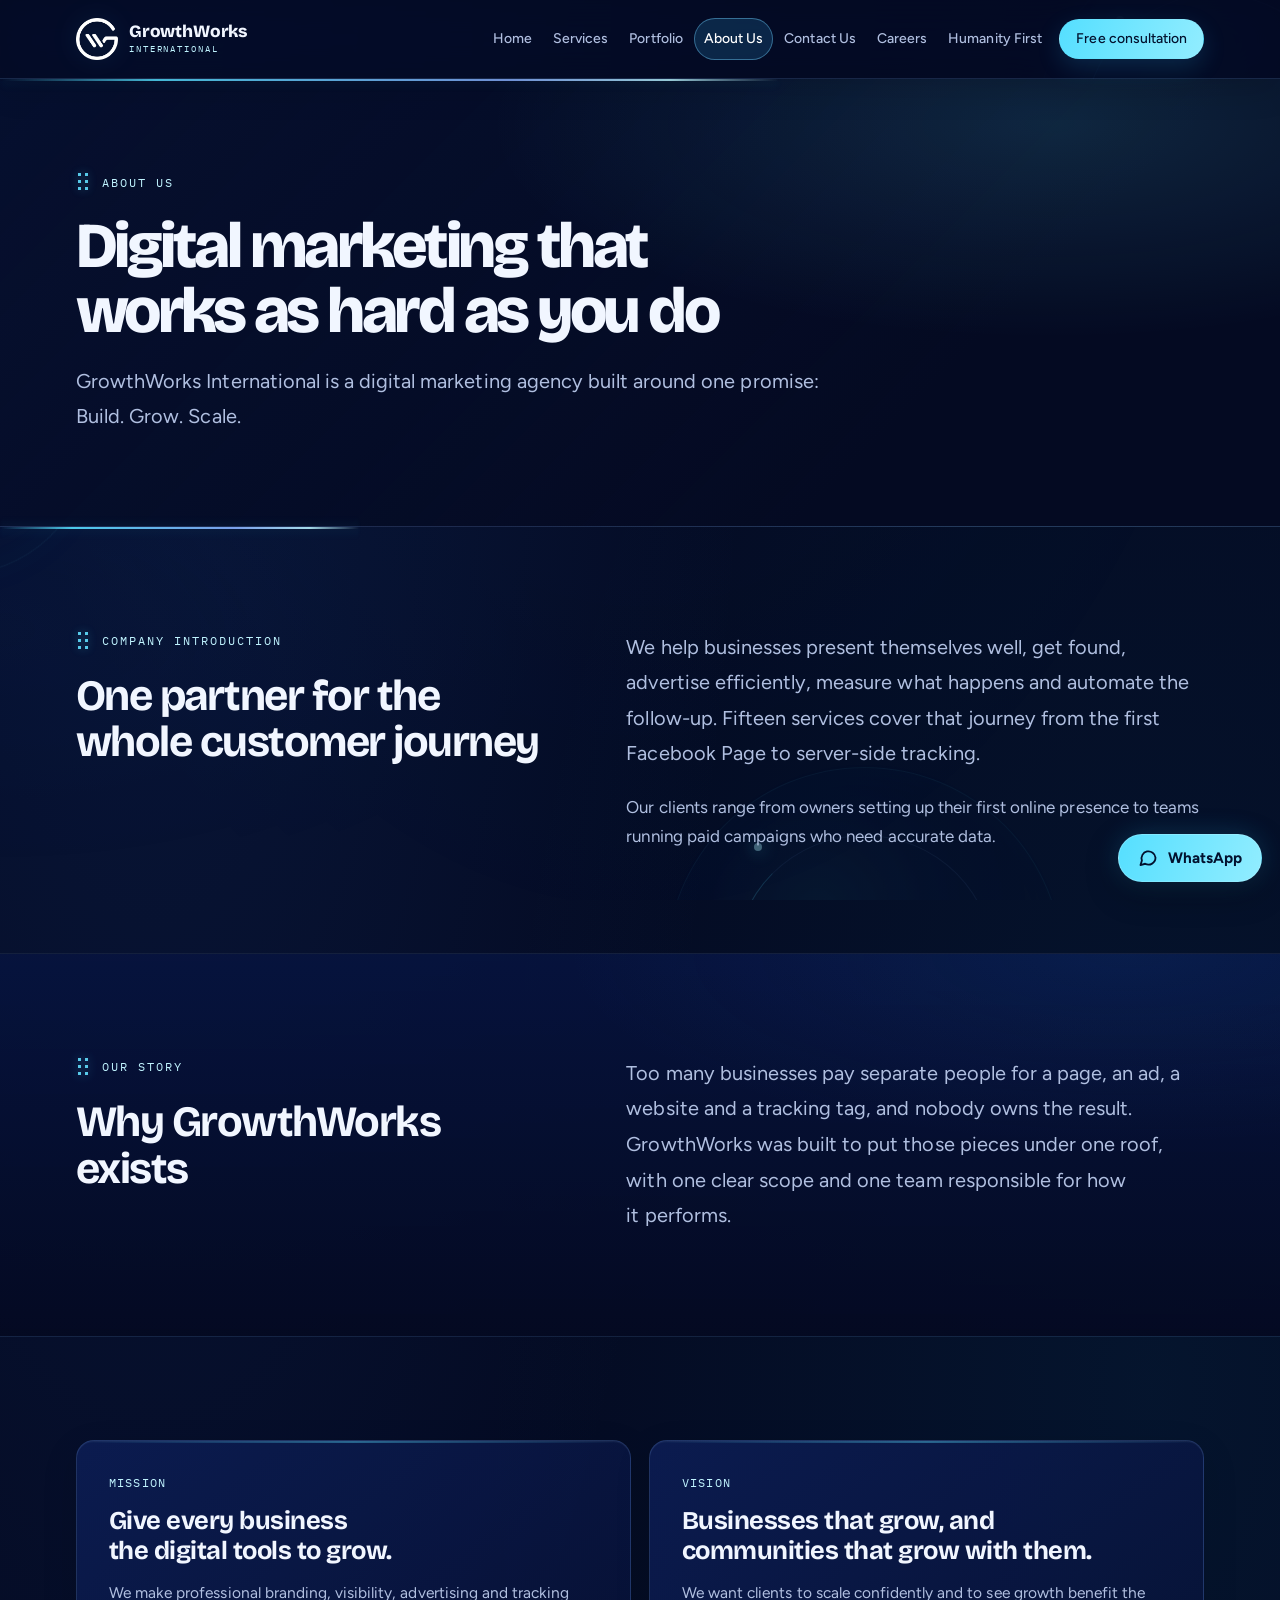
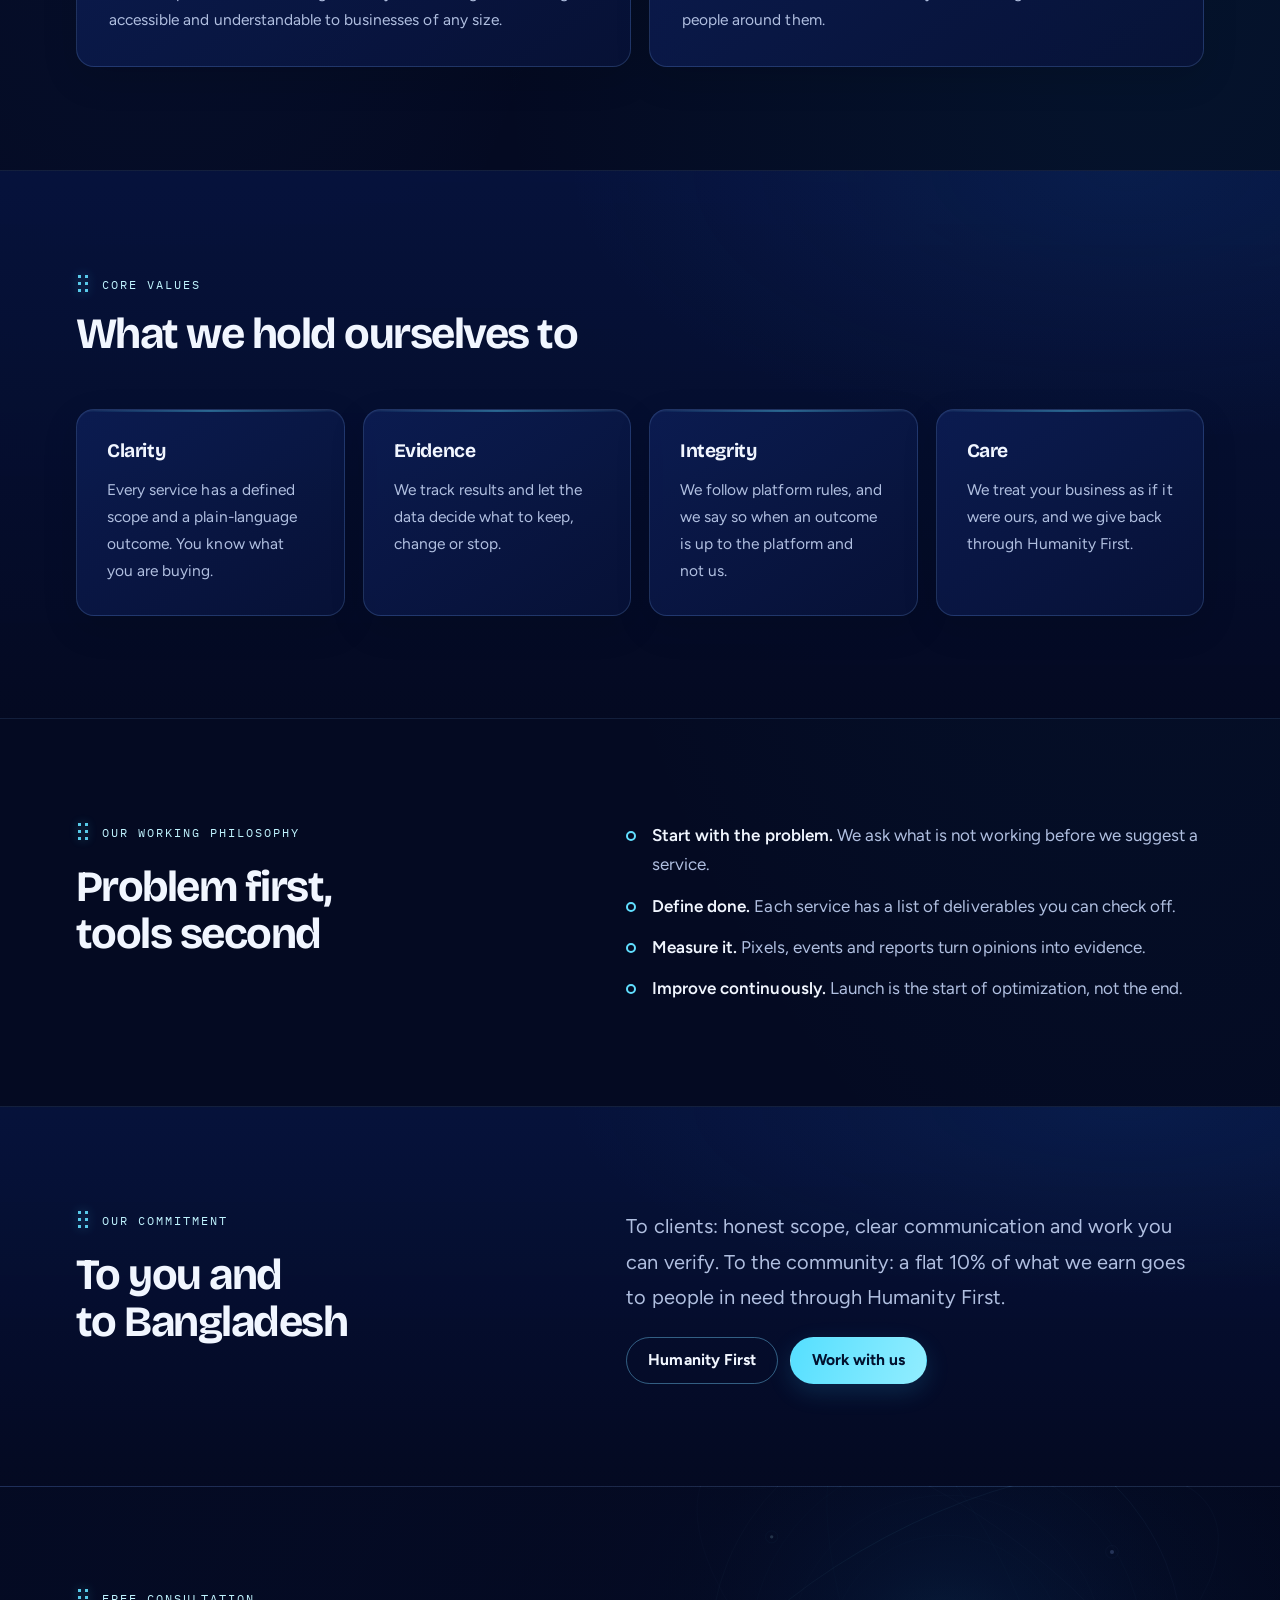
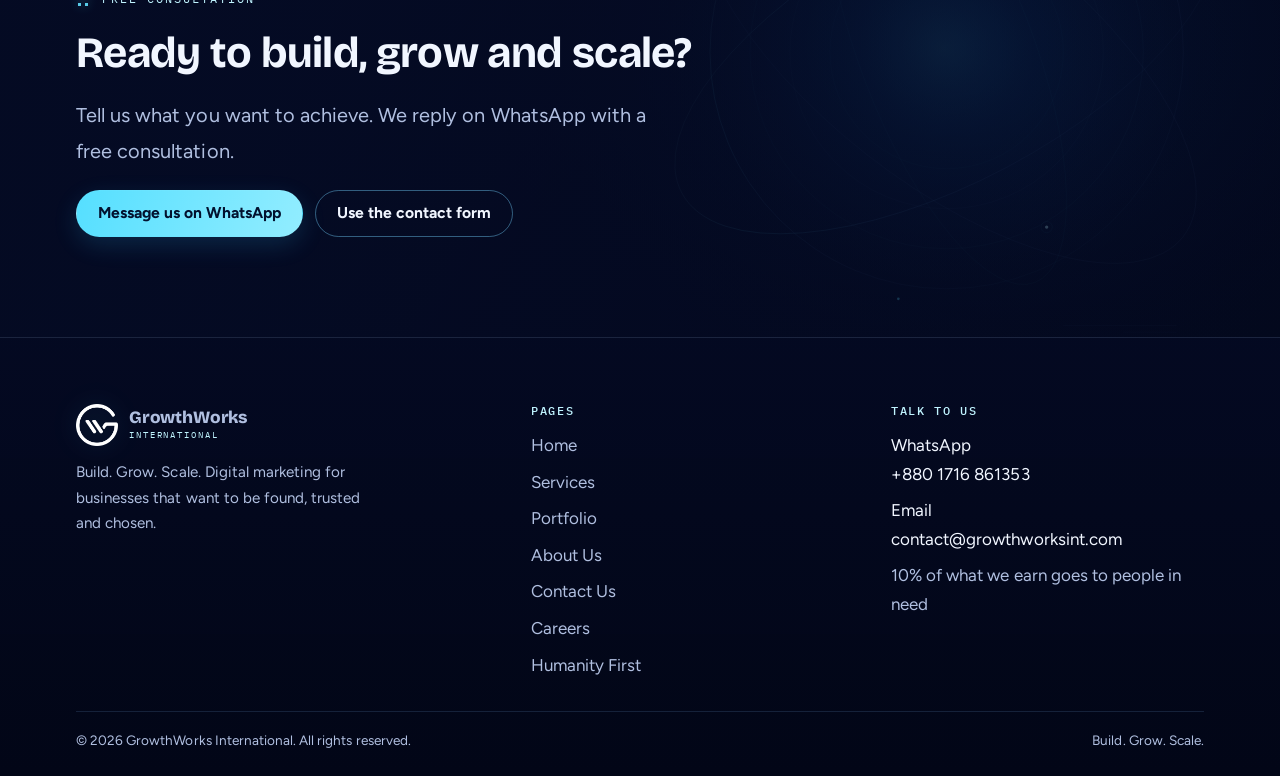
==== commit 47a6f27f: "Refresh stylesheet cache for sticky navigation fix" ====
--- a/about.html
+++ b/about.html
@@ -19,7 +19,7 @@
   <link rel="preconnect" href="https://fonts.googleapis.com">
   <link rel="preconnect" href="https://fonts.gstatic.com" crossorigin>
   <link rel="stylesheet" href="https://fonts.googleapis.com/css2?family=Bricolage+Grotesque:opsz,wght@12..96,500;700;800&family=Figtree:wght@400;500;600;700&family=IBM+Plex+Mono:wght@400;500&display=swap">
-  <link rel="stylesheet" href="styles.css?v=20261027-motion-beautiful-1">
+  <link rel="stylesheet" href="styles.css?v=20261027-sticky-nav-fix">
   <script type="application/ld+json">{"@context":"https://schema.org","@type":"Organization","name":"GrowthWorks International","url":"https://growthworksint.jo3.org/about.html","logo":"https://growthworksint.jo3.org/img/logo-mark.png","description":"About GrowthWorks International: our story, mission, vision and values.","email":"contact@growthworksint.com","telephone":"+8801716861353","areaServed":"Bangladesh","knowsAbout":["Digital marketing","Search engine optimization","Web development","Analytics","Marketing automation"]}</script>
 </head><body>
 <a class="skip-link" href="#main-content">Skip to main content</a><header class="site-header"><div class="wrap"><a class="brand" href="index.html" aria-label="GrowthWorks International home"><img src="img/logo-mark.png" alt="" width="40" height="40"><span><b>GrowthWorks</b><small>International</small></span></a><button class="menu-btn" type="button" aria-expanded="false" aria-controls="site-nav">Menu</button><nav class="nav" id="site-nav" aria-label="Main"><a href="index.html">Home</a><a href="services.html">Services</a><a href="portfolio.html">Portfolio</a><a href="about.html" aria-current="page">About Us</a><a href="contact.html">Contact Us</a><a href="careers.html">Careers</a><a href="humanity-first.html">Humanity First</a><a class="btn btn-primary btn-sm nav-cta" href="https://wa.me/8801716861353?text=Hello%20GrowthWorks%20International%2C%20I%20would%20like%20a%20free%20consultation." target="_blank" rel="noopener">Free consultation</a></nav></div></header>
--- a/styles.css
+++ b/styles.css
@@ -1874,3 +1874,63 @@
   .gw-tilt-item, .gw-tilt-item.gw-tilt-active { transform: none !important; transition: none !important; }
   .gw-click-ripple, .brand img { animation: none !important; }
 }
+
+
+/* Final motion interaction polish: reliable ripple positioning + tilt precedence. */
+.chip, .nav a, .svc-nav a {
+  position: relative;
+  overflow: hidden;
+}
+html.has-reveal .gw-tilt-item.gw-tilt-active {
+  transform: perspective(1000px) rotateX(var(--gw-tilt-x, 0deg)) rotateY(var(--gw-tilt-y, 0deg)) translateY(-3px);
+}
+@media (max-width: 640px) {
+  .gw-tilt-item, html.has-reveal .gw-tilt-item.gw-tilt-active {
+    transform: none !important;
+  }
+}
+
+
+/* Sticky header + service category bar alignment fix.
+   Earlier generic positioning accidentally overrode position:sticky on the header,
+   leaving the service bar floating 78px below the viewport and covering headings. */
+.site-header {
+  position: sticky !important;
+  top: 0 !important;
+  z-index: 1200 !important;
+}
+main, .site-footer { position: relative; z-index: 1; }
+.svc-nav {
+  position: sticky !important;
+  top: 78px !important;
+  z-index: 1100 !important;
+  margin-top: 0;
+  width: 100%;
+}
+.svc-group { scroll-margin-top: 190px !important; }
+.svc { scroll-margin-top: 190px !important; }
+#quote { scroll-margin-top: 190px !important; }
+
+@media (min-width: 1440px) {
+  .svc-nav { top: 84px !important; }
+  .svc-group, .svc, #quote { scroll-margin-top: 200px !important; }
+}
+@media (min-width: 1920px) {
+  .svc-nav { top: 90px !important; }
+  .svc-group, .svc, #quote { scroll-margin-top: 210px !important; }
+}
+@media (min-width: 3200px) {
+  .svc-nav { top: 104px !important; }
+  .svc-group, .svc, #quote { scroll-margin-top: 230px !important; }
+}
+@media (max-width: 1100px) {
+  .svc-nav { top: 72px !important; }
+  .svc-group, .svc, #quote { scroll-margin-top: 160px !important; }
+}
+@media (max-width: 640px) {
+  .svc-nav {
+    position: static !important;
+    top: auto !important;
+  }
+  .svc-group, .svc, #quote { scroll-margin-top: 90px !important; }
+}
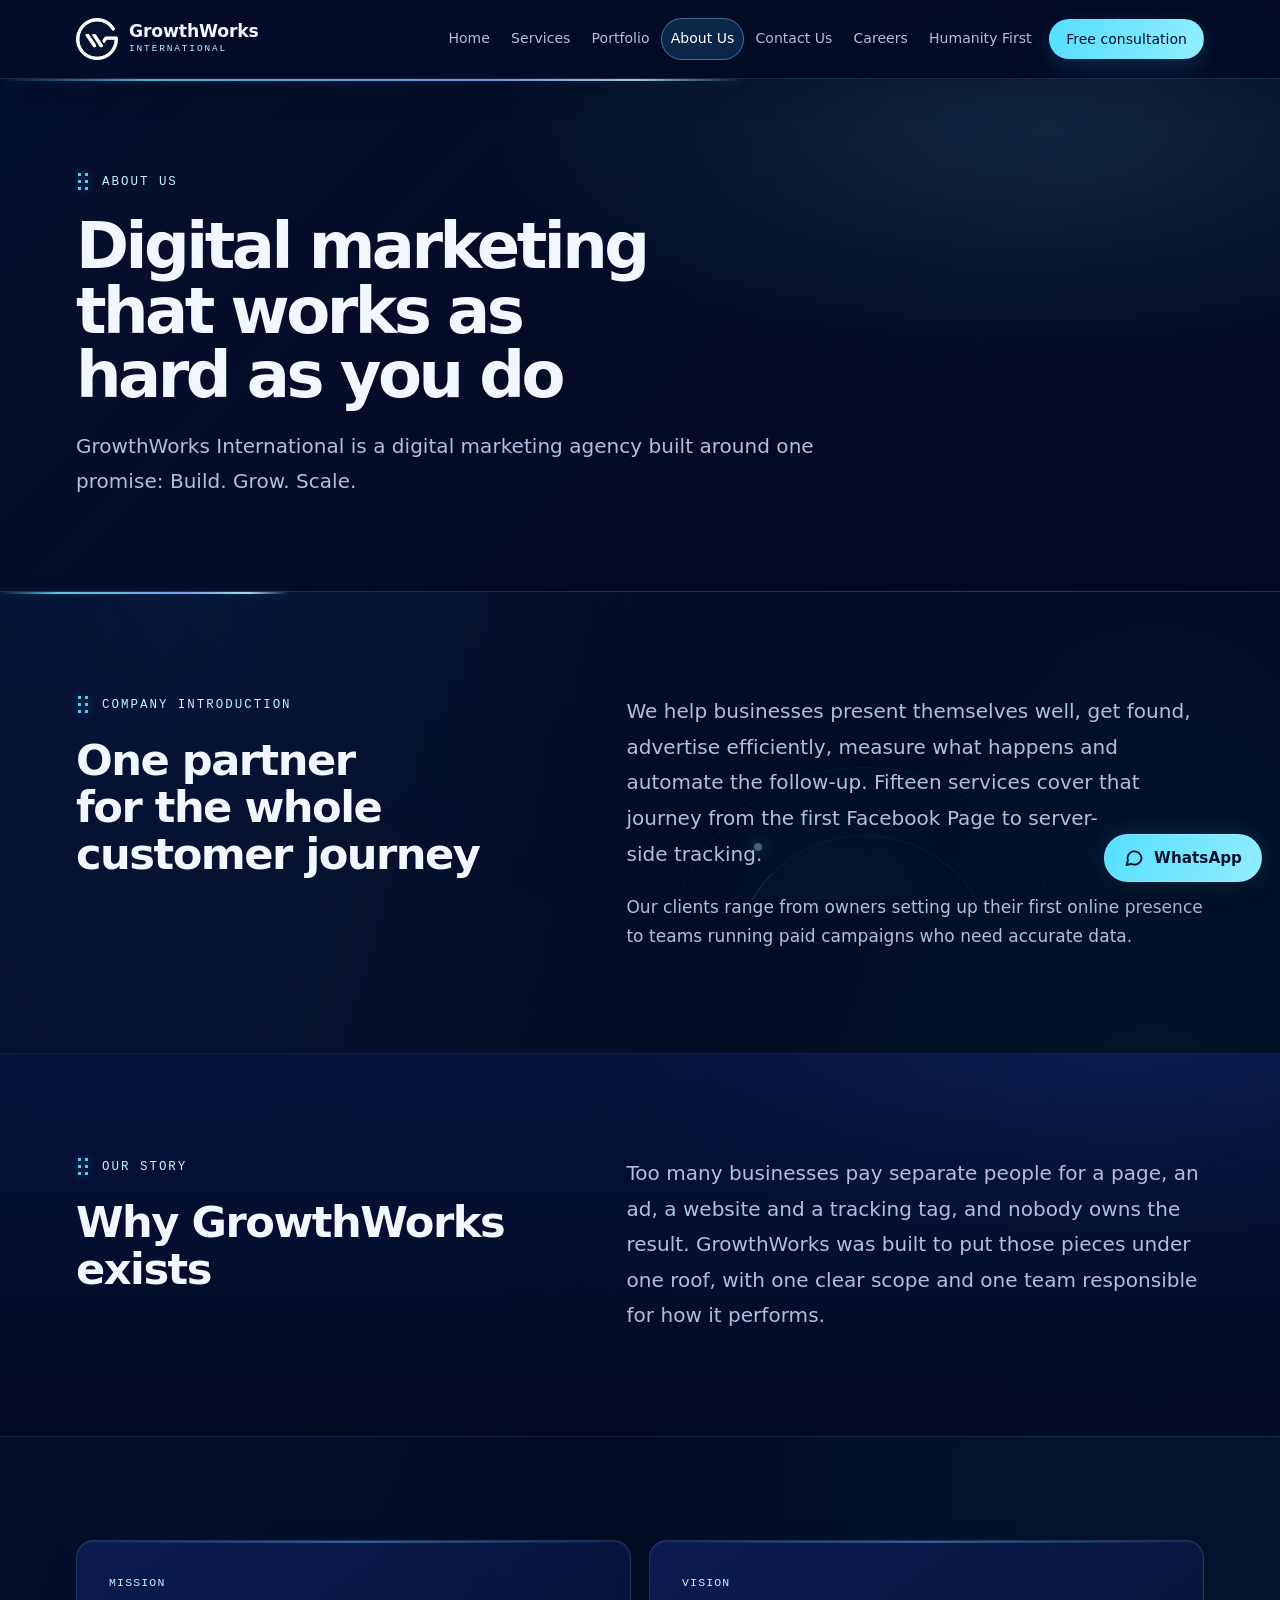
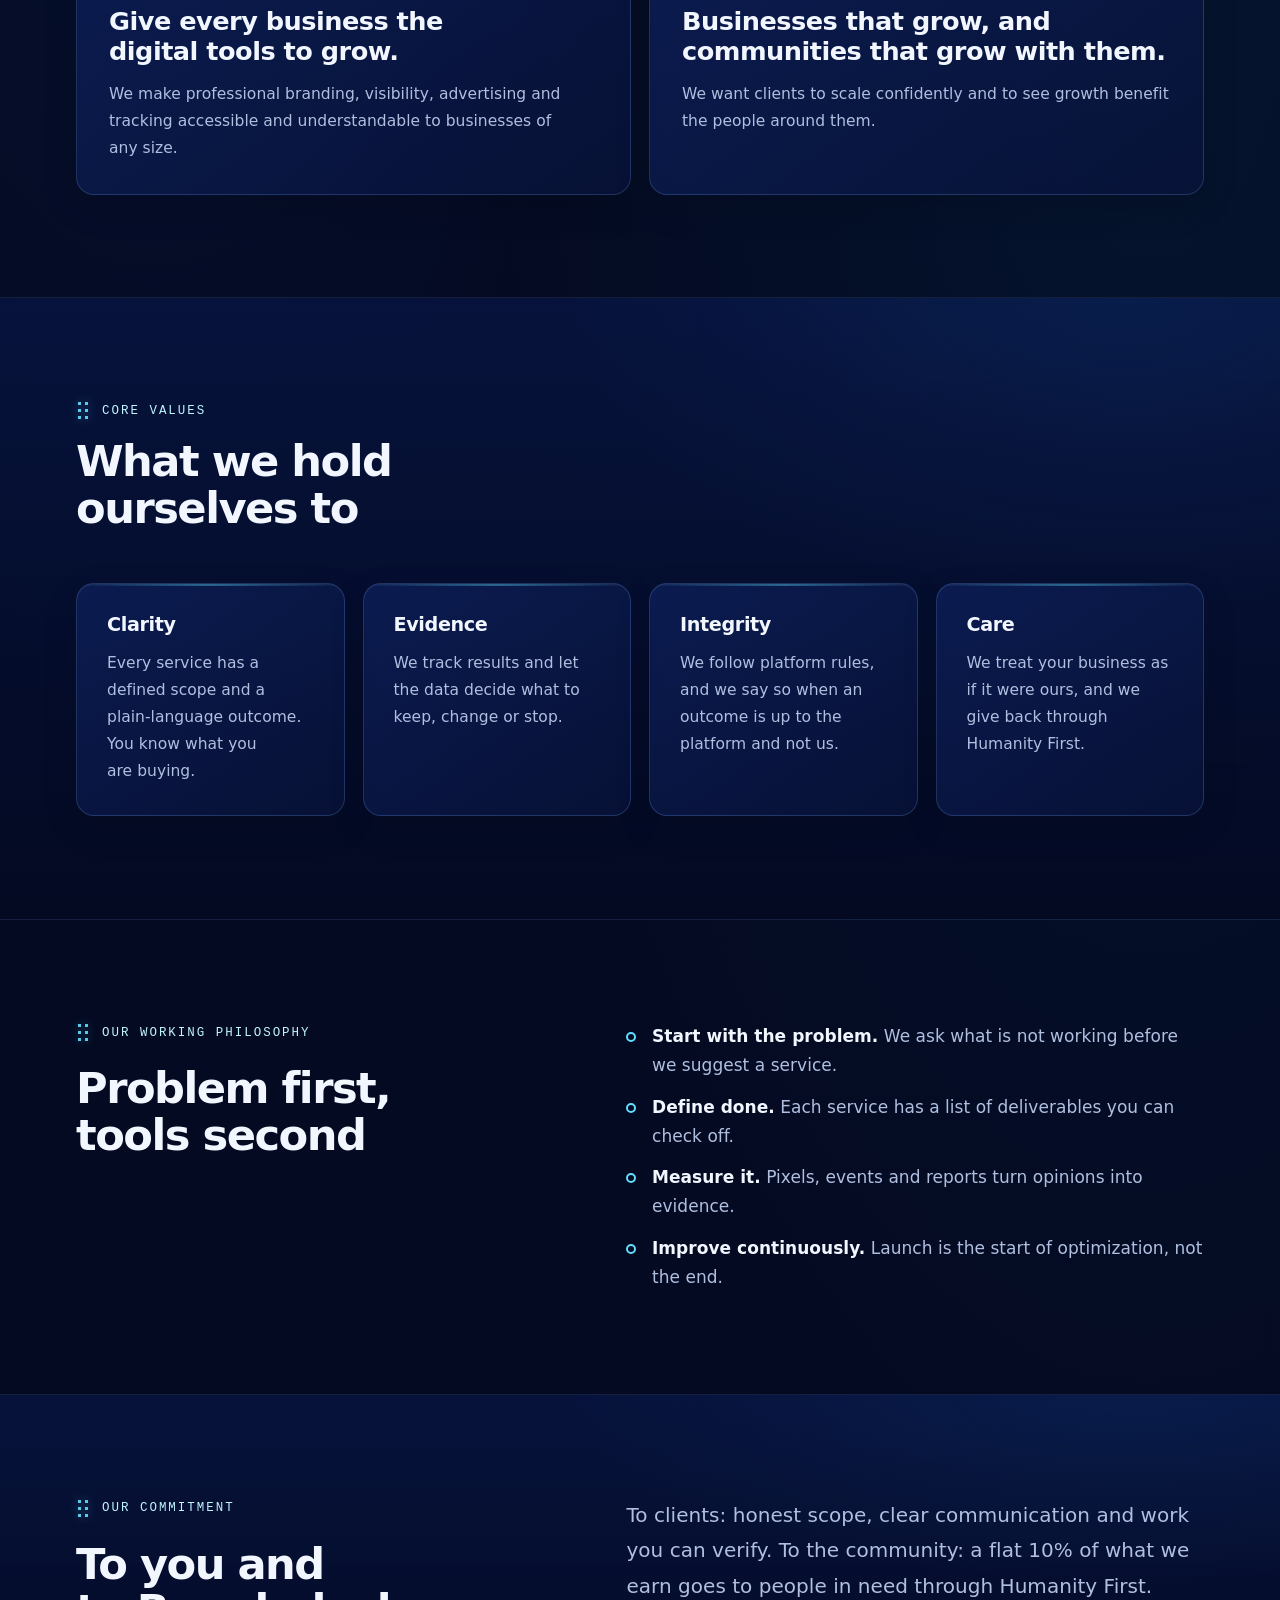
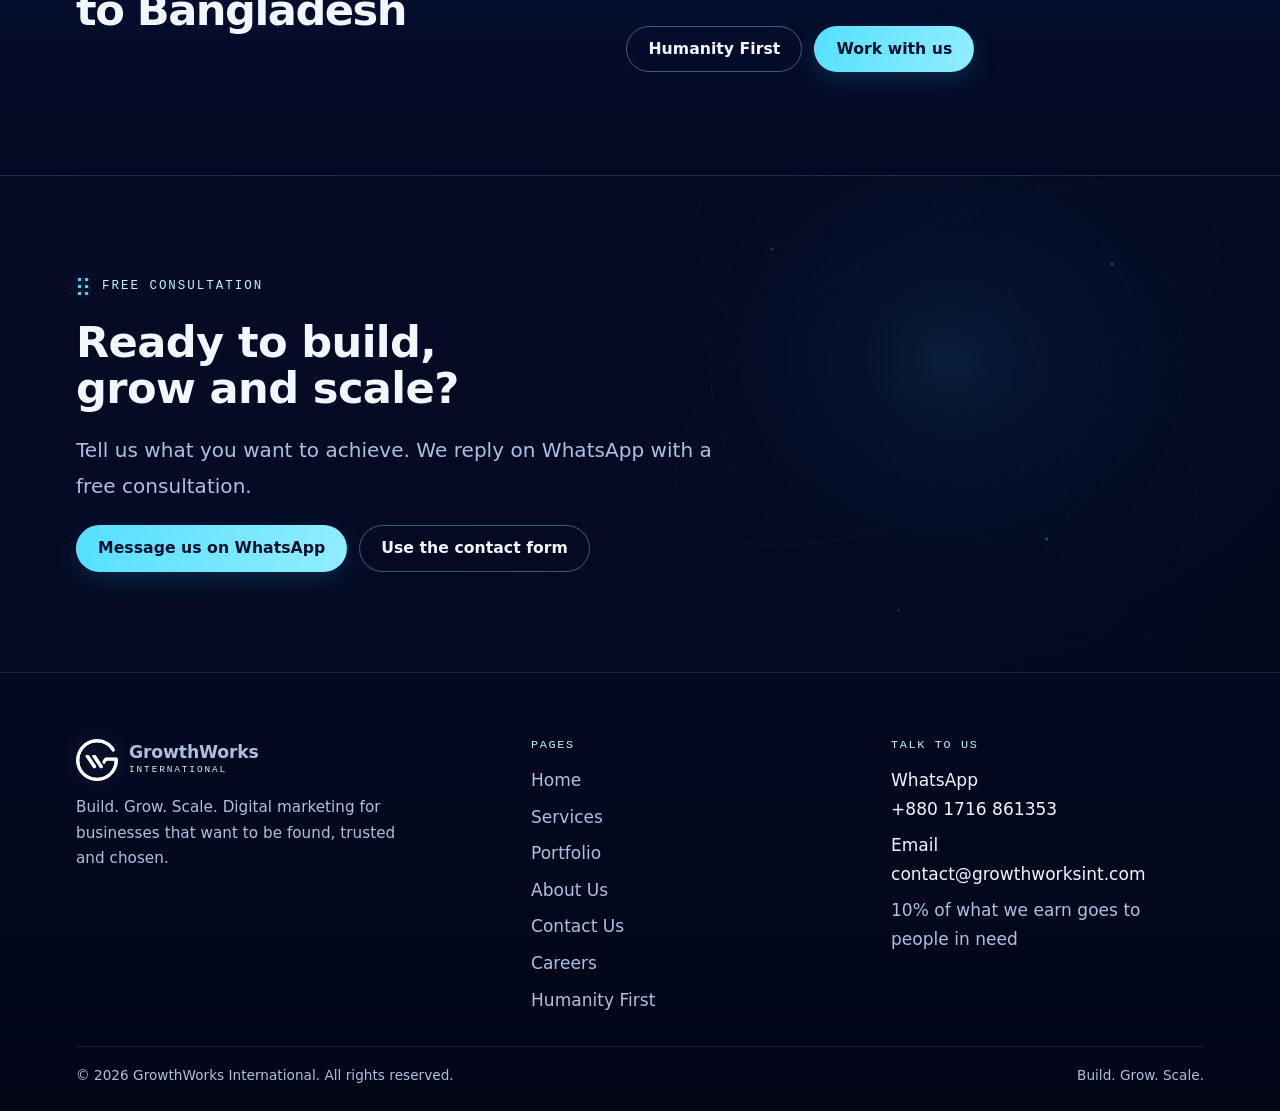
==== commit 76c7bbb8: "Add page-level CSP and referrer policy" ====
--- a/about.html
+++ b/about.html
@@ -1,5 +1,7 @@
 <!doctype html><html lang="en"><head>
   <meta charset="utf-8">
+  <meta http-equiv="Content-Security-Policy" content="default-src 'self'; base-uri 'self'; object-src 'none'; script-src 'self'; style-src 'self' 'unsafe-inline' https://fonts.googleapis.com; font-src 'self' https://fonts.gstatic.com data:; img-src 'self' data:; connect-src 'self'; frame-src 'none'; form-action 'self'; upgrade-insecure-requests">
+  <meta name="referrer" content="strict-origin-when-cross-origin">
   <meta name="viewport" content="width=device-width, initial-scale=1, viewport-fit=cover">
   <meta name="theme-color" content="#040A22">
   <meta name="color-scheme" content="dark">
